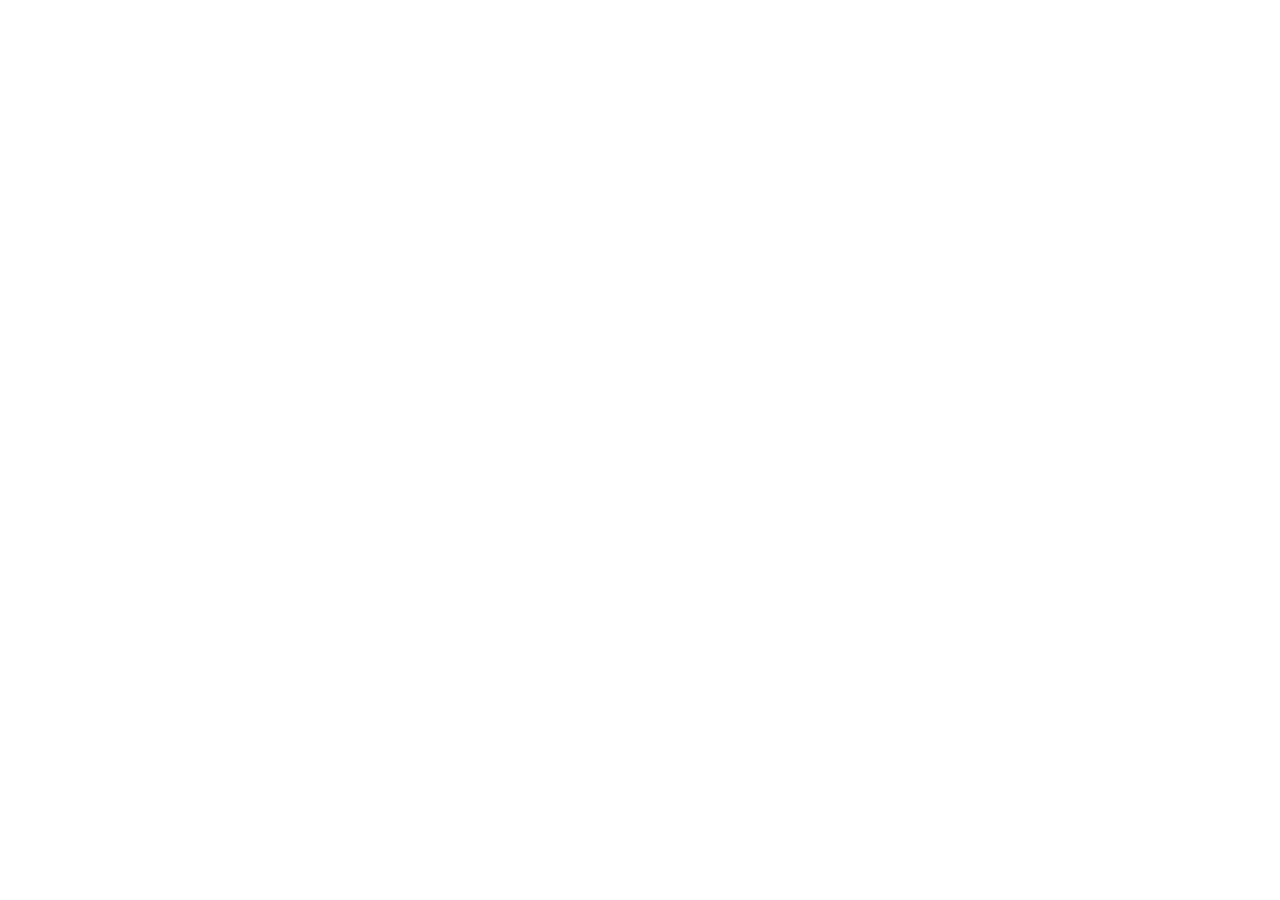
==== Diallo cheikh mouhamadou mourtalla-AfriTalent/index.html @ 3850640d "Init : création du dépôt, arborescence des fichiers et structure html de base" ====
<!DOCTYPE html>
<html lang="fr">
<head>
<meta charset="UTF-8">
<meta name="viewport" content="width=device-width, initial-scale=1.0">
<title>AfriTalent — Accueil</title>
<link
href="https://cdn.jsdelivr.net/npm/bootstrap@5.3.0/dist/css/bootstrap.min.css"
rel="stylesheet">
<link rel="stylesheet" href="css/style.css">
</head>
<body>
<script
src="https://cdn.jsdelivr.net/npm/bootstrap@5.3.0/dist/js/bootstrap.bundle.min.js"
></script>
<script src="js/main.js"></script>
</body>
</html>
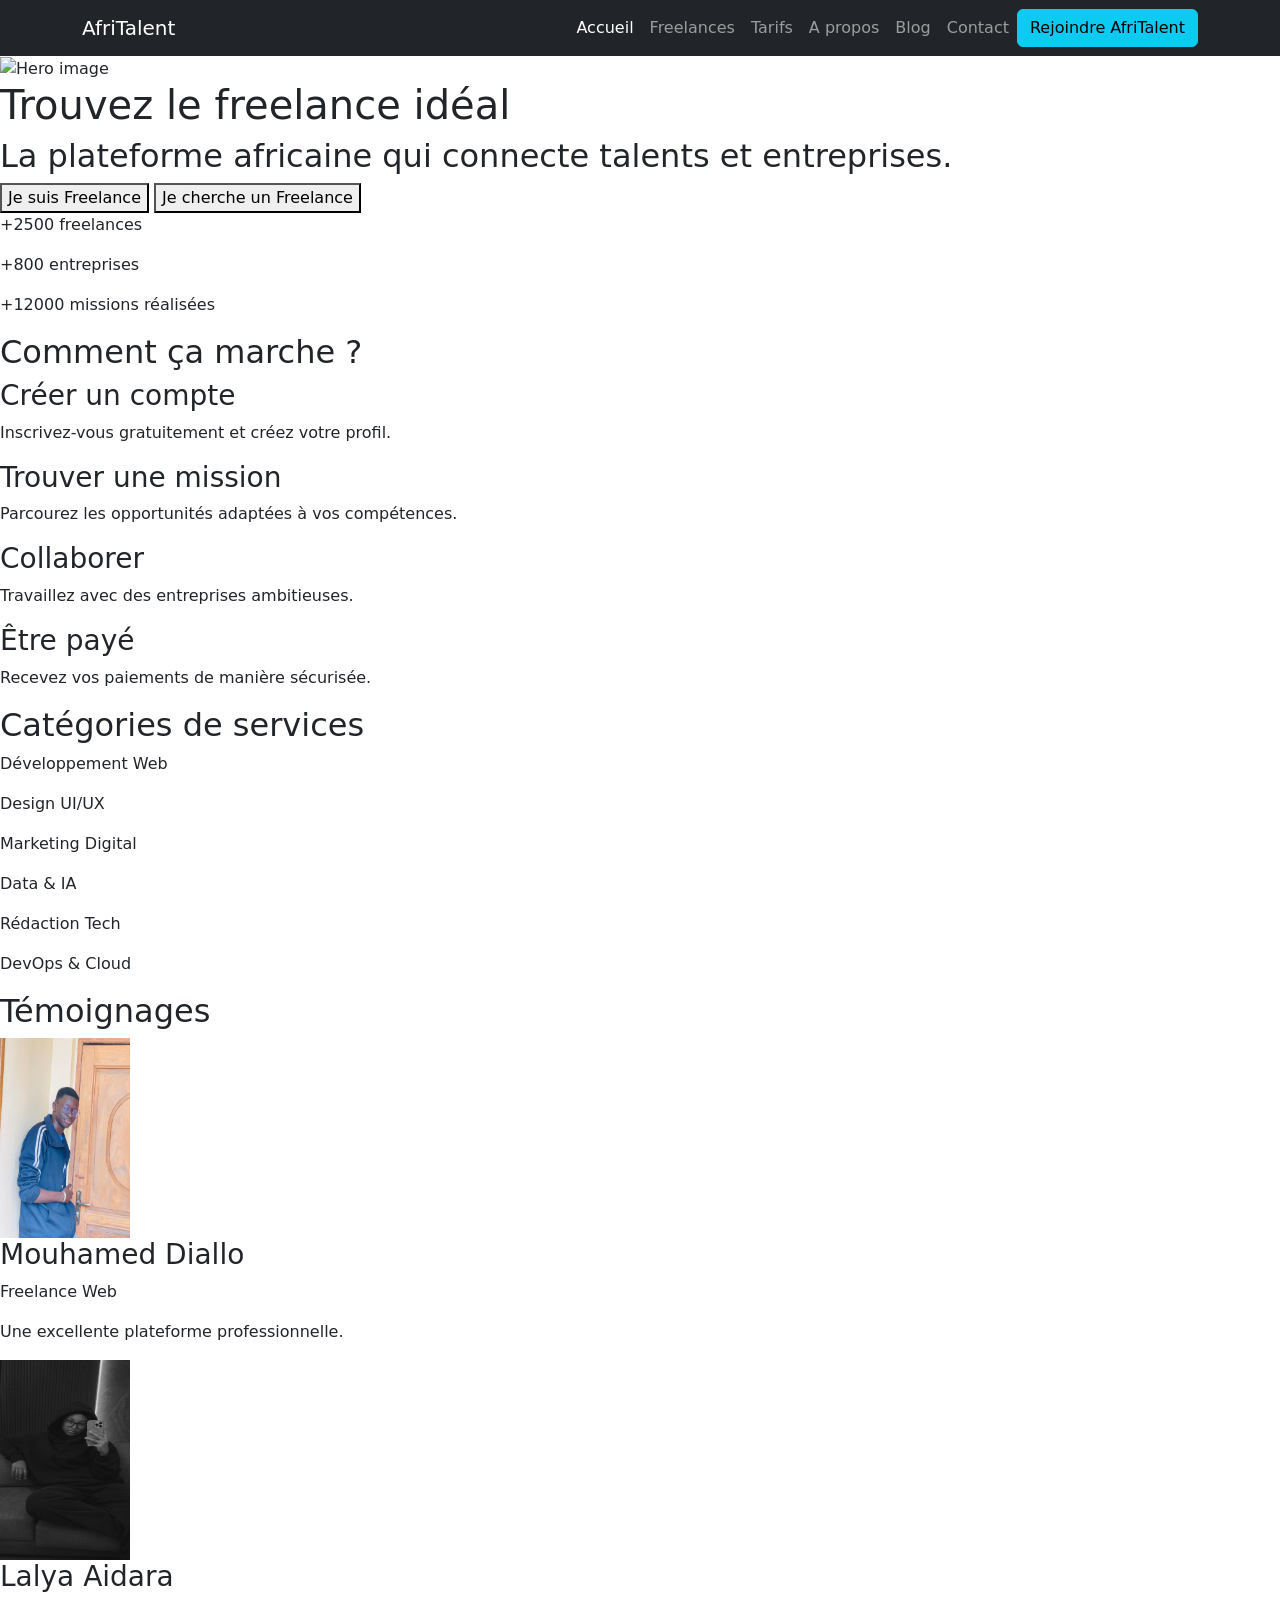
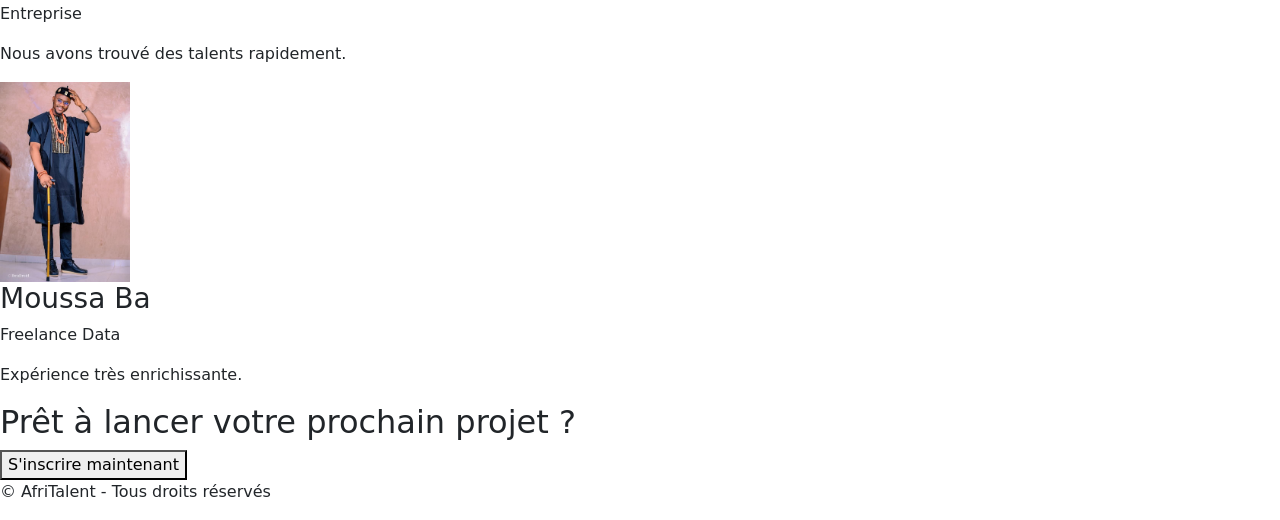
==== commit 086f15e1: "HTML : structure complète des 5 pages avec sections et contenu texte" ====
--- a/Diallo cheikh mouhamadou mourtalla-AfriTalent/index.html
+++ b/Diallo cheikh mouhamadou mourtalla-AfriTalent/index.html
@@ -1,18 +1,131 @@
 <!DOCTYPE html>
 <html lang="fr">
 <head>
-<meta charset="UTF-8">
-<meta name="viewport" content="width=device-width, initial-scale=1.0">
-<title>AfriTalent — Accueil</title>
-<link
-href="https://cdn.jsdelivr.net/npm/bootstrap@5.3.0/dist/css/bootstrap.min.css"
-rel="stylesheet">
-<link rel="stylesheet" href="css/style.css">
+    <meta charset="UTF-8">
+    <meta name="viewport" content="width=device-width, initial-scale=1.0">
+    <title>AfriTalent — Accueil</title>
+    <link href="https://cdn.jsdelivr.net/npm/bootstrap@5.3.0/dist/css/bootstrap.min.css" rel="stylesheet">
+    <link rel="stylesheet" href="css/style.css">
 </head>
+
 <body>
-<script
-src="https://cdn.jsdelivr.net/npm/bootstrap@5.3.0/dist/js/bootstrap.bundle.min.js"
-></script>
-<script src="js/main.js"></script>
+    <header>
+        <!-- Navigation Bootstrap commune a toutes les pages -->
+        <nav class="navbar navbar-expand-lg navbar-dark bg-dark">
+            <div class="container">
+                <a class="navbar-brand" href="index.html">AfriTalent</a>
+                <button class="navbar-toggler" type="button" data-bs-toggle="collapse" data-bs-target="#navMenu"
+                    aria-controls="navMenu" aria-expanded="false" aria-label="Toggle navigation">
+                    <span class="navbar-toggler-icon"></span>
+                </button>
+                <div class="collapse navbar-collapse" id="navMenu">
+                    <ul class="navbar-nav ms-auto">
+                        <li class="nav-item"><a class="nav-link active" href="index.html">Accueil</a></li>
+                        <li class="nav-item"><a class="nav-link" href="freelances.html">Freelances</a></li>
+                        <li class="nav-item"><a class="nav-link" href="tarifs.html">Tarifs</a></li>
+                        <li class="nav-item"><a class="nav-link" href="about.html">A propos</a></li>
+                        <li class="nav-item"><a class="nav-link" href="#blog">Blog</a></li>
+                        <li class="nav-item"><a class="nav-link" href="contact.html">Contact</a></li>
+                    </ul>
+                    <button type="button" class="btn btn-info">Rejoindre AfriTalent</button>
+
+                </div>
+                <div class="d-flex aline-items-left gap-5">
+
+                </div>
+            </div>
+        </nav>
+    </header>
+    <main>
+
+<section>
+    <img src="images/hero.jpg" alt="Hero image" width="500">
+
+    <h1>Trouvez le freelance idéal</h1>
+    <h2>La plateforme africaine qui connecte talents et entreprises.</h2>
+
+    <button>Je suis Freelance</button>
+    <button>Je cherche un Freelance</button>
+
+    <p>+2500 freelances</p>
+    <p>+800 entreprises</p>
+    <p>+12000 missions réalisées</p>
+</section>
+
+<section>
+    <h2>Comment ça marche ?</h2>
+
+    <article>
+        <h3>Créer un compte</h3>
+        <p>Inscrivez-vous gratuitement et créez votre profil.</p>
+    </article>
+
+    <article>
+        <h3>Trouver une mission</h3>
+        <p>Parcourez les opportunités adaptées à vos compétences.</p>
+    </article>
+
+    <article>
+        <h3>Collaborer</h3>
+        <p>Travaillez avec des entreprises ambitieuses.</p>
+    </article>
+
+    <article>
+        <h3>Être payé</h3>
+        <p>Recevez vos paiements de manière sécurisée.</p>
+    </article>
+</section>
+
+<section>
+    <h2>Catégories de services</h2>
+
+    <article><p>Développement Web</p></article>
+    <article><p>Design UI/UX</p></article>
+    <article><p>Marketing Digital</p></article>
+    <article><p>Data & IA</p></article>
+    <article><p>Rédaction Tech</p></article>
+    <article><p>DevOps & Cloud</p></article>
+</section>
+
+<section>
+    <h2>Témoignages</h2>
+
+    <article>
+        <img src="images/temoin1.jpeg" width="130"  height="200">
+        <h3>Mouhamed Diallo</h3>
+        <p>Freelance Web</p>
+        <blockquote>Une excellente plateforme professionnelle.</blockquote>
+    </article>
+
+    <article>
+        <img src="images/temoin2.jpeg" width="130" height="200" alt="">
+        <h3>Lalya Aidara</h3>
+        <p>Entreprise</p>
+        <blockquote>Nous avons trouvé des talents rapidement.</blockquote>
+    </article>
+
+    <article>
+        <img src="images/temoin3.jpeg" width="130" height="200" alt="">
+        <h3>Moussa Ba</h3>
+        <p>Freelance Data</p>
+        <blockquote>Expérience très enrichissante.</blockquote>
+    </article>
+</section>
+
+<section>
+    <h2>Prêt à lancer votre prochain projet ?</h2>
+    <button>S'inscrire maintenant</button>
+</section>
+
+</main>
+
+<footer>
+    <p>© AfriTalent - Tous droits réservés</p>
+</footer>
+   
+
+    <script src="https://cdn.jsdelivr.net/npm/bootstrap@5.3.0/dist/js/bootstrap.bundle.min.js"></script>
+    <script src="js/main.js"></script>
 </body>
+
 </html>
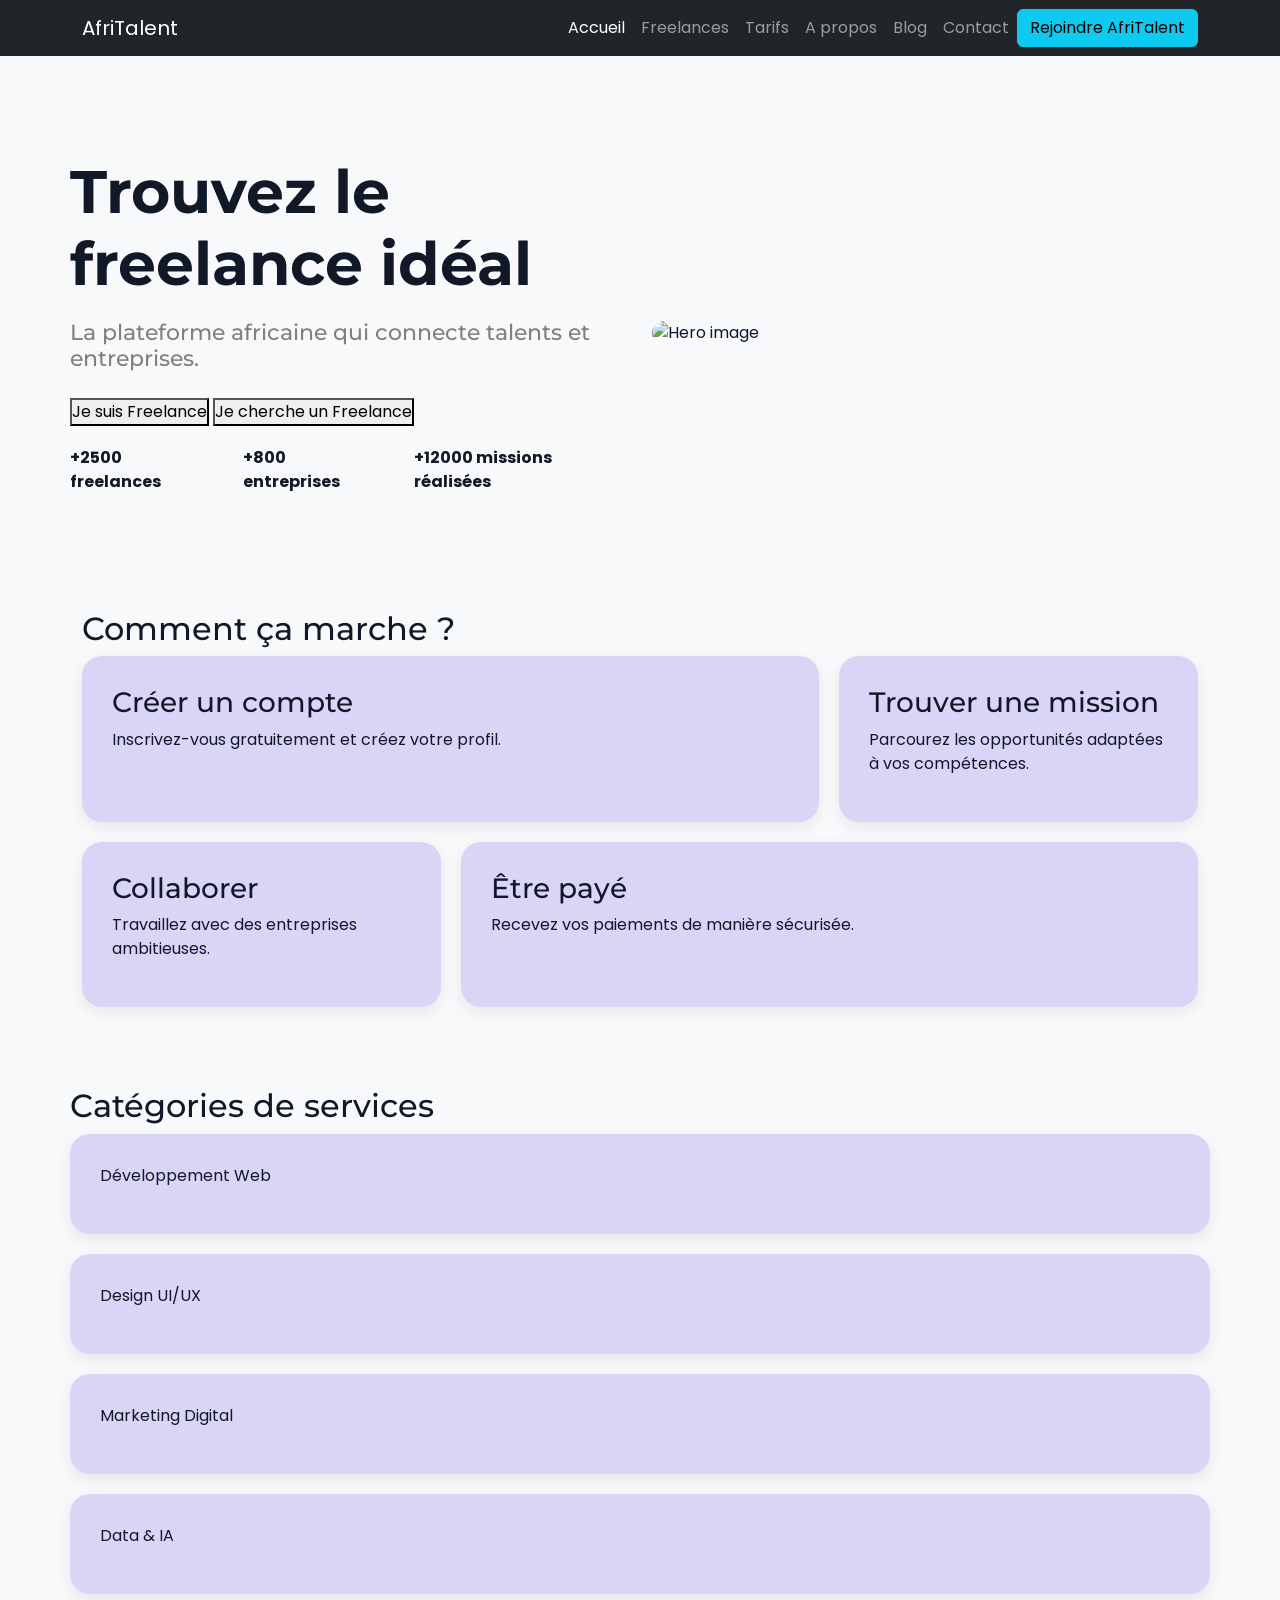
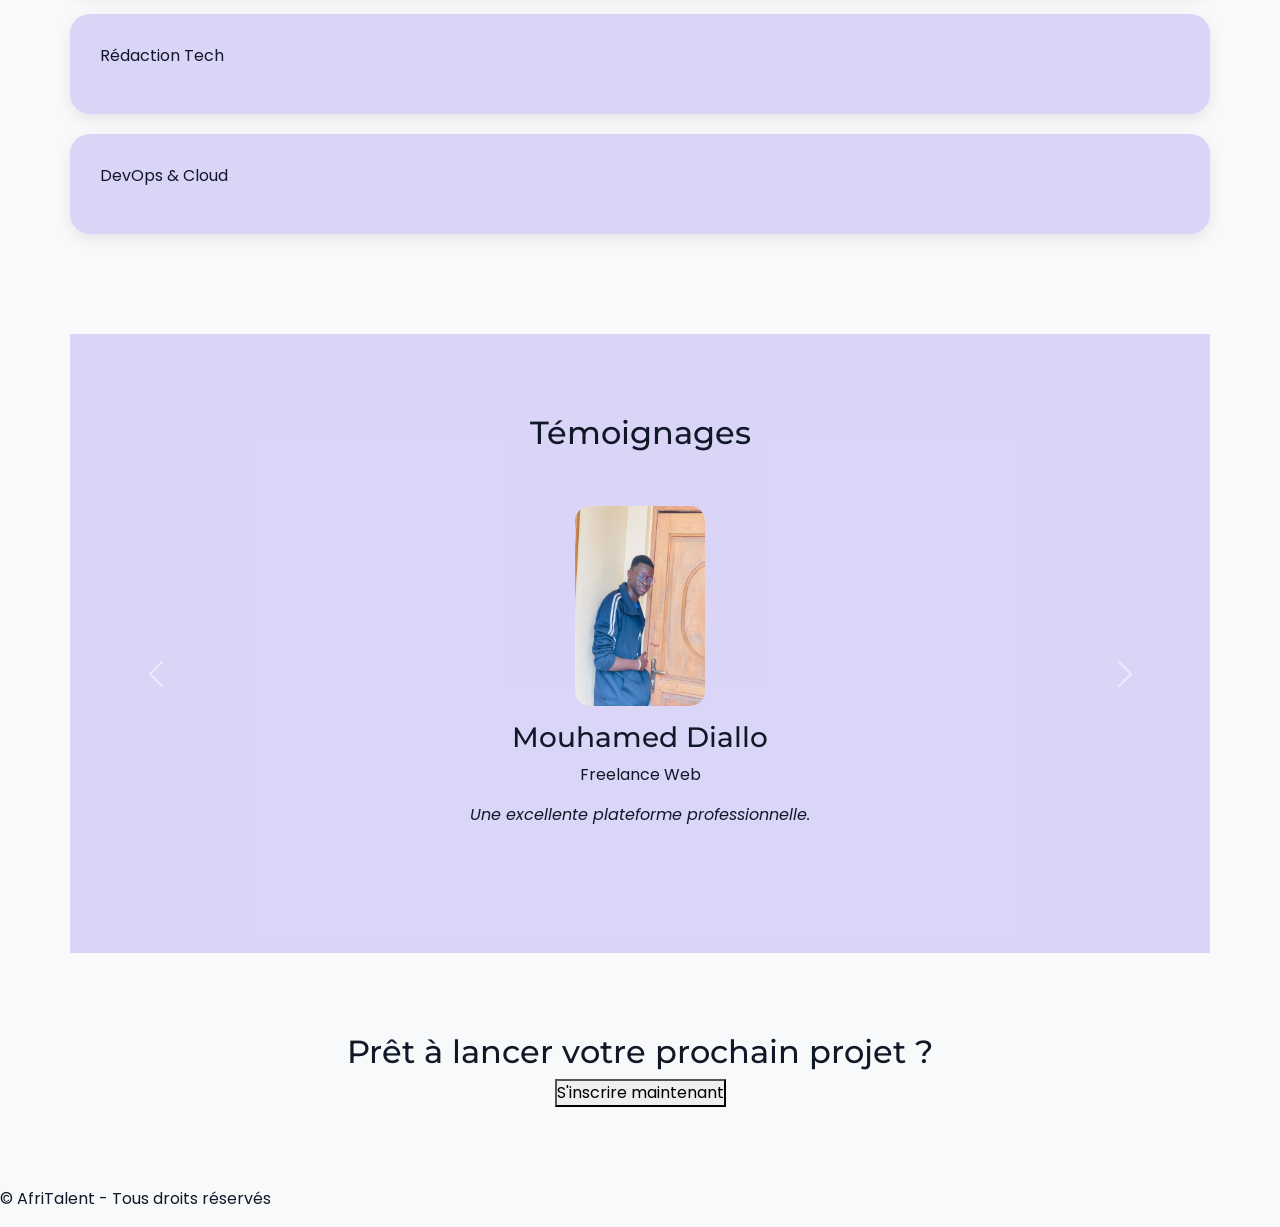
==== commit be739be9: "CSS : Bento Grid, sections hero et catégories, effets hover" ====
--- a/Diallo cheikh mouhamadou mourtalla-AfriTalent/index.html
+++ b/Diallo cheikh mouhamadou mourtalla-AfriTalent/index.html
@@ -37,84 +37,210 @@
         </nav>
     </header>
     <main>
-
-<section>
-    <img src="images/hero.jpg" alt="Hero image" width="500">
-
-    <h1>Trouvez le freelance idéal</h1>
-    <h2>La plateforme africaine qui connecte talents et entreprises.</h2>
-
-    <button>Je suis Freelance</button>
-    <button>Je cherche un Freelance</button>
-
-    <p>+2500 freelances</p>
-    <p>+800 entreprises</p>
-    <p>+12000 missions réalisées</p>
-</section>
-
-<section>
+<section class="hero container">
+
+    <div class="row align-items-center">
+
+        <div class="col-lg-6 hero-text">
+
+            <h1>Trouvez le freelance idéal</h1>
+
+            <h2>
+                La plateforme africaine qui connecte talents et entreprises.
+            </h2>
+
+            <button>Je suis Freelance</button>
+
+            <button>Je cherche un Freelance</button>
+
+            <div class="stats">
+
+                <p>+2500 freelances</p>
+
+                <p>+800 entreprises</p>
+
+                <p>+12000 missions réalisées</p>
+
+            </div>
+
+        </div>
+
+        <div class="col-lg-6">
+
+            <img src="images/hero.jpg"
+                 alt="Hero image"
+                 class="hero-img">
+
+        </div>
+
+    </div>
+
+</section>
+
+<section class="container">
+
     <h2>Comment ça marche ?</h2>
 
-    <article>
-        <h3>Créer un compte</h3>
-        <p>Inscrivez-vous gratuitement et créez votre profil.</p>
-    </article>
-
-    <article>
-        <h3>Trouver une mission</h3>
-        <p>Parcourez les opportunités adaptées à vos compétences.</p>
-    </article>
-
-    <article>
-        <h3>Collaborer</h3>
-        <p>Travaillez avec des entreprises ambitieuses.</p>
-    </article>
-
-    <article>
-        <h3>Être payé</h3>
-        <p>Recevez vos paiements de manière sécurisée.</p>
-    </article>
-</section>
-
-<section>
+    <div class="bento-grid">
+
+        <article class="box big">
+
+            <h3>Créer un compte</h3>
+
+            <p>
+                Inscrivez-vous gratuitement et créez votre profil.
+            </p>
+
+        </article>
+
+        <article class="box">
+
+            <h3>Trouver une mission</h3>
+
+            <p>
+                Parcourez les opportunités adaptées à vos compétences.
+            </p>
+
+        </article>
+
+        <article class="box">
+
+            <h3>Collaborer</h3>
+
+            <p>
+                Travaillez avec des entreprises ambitieuses.
+            </p>
+
+        </article>
+
+        <article class="box wide">
+
+            <h3>Être payé</h3>
+
+            <p>
+                Recevez vos paiements de manière sécurisée.
+            </p>
+
+        </article>
+
+    </div>
+
+</section>
+
+
+<!-- CATÉGORIES -->
+
+<section class="categories container">
+
     <h2>Catégories de services</h2>
 
-    <article><p>Développement Web</p></article>
-    <article><p>Design UI/UX</p></article>
-    <article><p>Marketing Digital</p></article>
-    <article><p>Data & IA</p></article>
-    <article><p>Rédaction Tech</p></article>
-    <article><p>DevOps & Cloud</p></article>
-</section>
-
-<section>
-    <h2>Témoignages</h2>
-
-    <article>
-        <img src="images/temoin1.jpeg" width="130"  height="200">
-        <h3>Mouhamed Diallo</h3>
-        <p>Freelance Web</p>
-        <blockquote>Une excellente plateforme professionnelle.</blockquote>
-    </article>
-
-    <article>
-        <img src="images/temoin2.jpeg" width="130" height="200" alt="">
-        <h3>Lalya Aidara</h3>
-        <p>Entreprise</p>
-        <blockquote>Nous avons trouvé des talents rapidement.</blockquote>
-    </article>
-
-    <article>
-        <img src="images/temoin3.jpeg" width="130" height="200" alt="">
-        <h3>Moussa Ba</h3>
-        <p>Freelance Data</p>
-        <blockquote>Expérience très enrichissante.</blockquote>
-    </article>
-</section>
-
-<section>
+    <article class="categorie-card">
+        <p>Développement Web</p>
+    </article>
+
+    <article class="categorie-card">
+        <p>Design UI/UX</p>
+    </article>
+
+    <article class="categorie-card">
+        <p>Marketing Digital</p>
+    </article>
+
+    <article class="categorie-card">
+        <p>Data & IA</p>
+    </article>
+
+    <article class="categorie-card">
+        <p>Rédaction Tech</p>
+    </article>
+
+    <article class="categorie-card">
+        <p>DevOps & Cloud</p>
+    </article>
+
+</section>
+<!-- TÉMOIGNAGES -->
+
+<section class="testimonials container">
+
+    <h2 class="text-center mb-4">Témoignages</h2>
+
+    <div id="temoignagesCarousel" class="carousel slide" data-bs-ride="carousel">
+
+        <div class="carousel-inner">
+
+            <div class="carousel-item active text-center">
+
+                <img src="images/temoin1.jpeg" width="130" height="200" alt="">
+
+                <h3>Mouhamed Diallo</h3>
+
+                <p>Freelance Web</p>
+
+                <blockquote>
+                    Une excellente plateforme professionnelle.
+                </blockquote>
+
+            </div>
+
+            <div class="carousel-item text-center">
+
+                <img src="images/temoin2.jpeg" width="130" height="200" alt="">
+
+                <h3>Lalya Aidara</h3>
+
+                <p>Entreprise</p>
+
+                <blockquote>
+                    Nous avons trouvé des talents rapidement.
+                </blockquote>
+
+            </div>
+
+            <div class="carousel-item text-center">
+
+                <img src="images/temoin3.jpeg" width="130" height="200" alt="">
+
+                <h3>Moussa Ba</h3>
+
+                <p>Freelance Data</p>
+
+                <blockquote>
+                    Expérience très enrichissante.
+                </blockquote>
+
+            </div>
+
+        </div>
+
+        <button class="carousel-control-prev"
+                type="button"
+                data-bs-target="#temoignagesCarousel"
+                data-bs-slide="prev">
+
+            <span class="carousel-control-prev-icon"></span>
+
+        </button>
+
+        <button class="carousel-control-next"
+                type="button"
+                data-bs-target="#temoignagesCarousel"
+                data-bs-slide="next">
+
+            <span class="carousel-control-next-icon"></span>
+
+        </button>
+
+    </div>
+
+</section>
+
+<section class="container text-center">
+
     <h2>Prêt à lancer votre prochain projet ?</h2>
+
     <button>S'inscrire maintenant</button>
+
 </section>
 
 </main>
--- a/Diallo cheikh mouhamadou mourtalla-AfriTalent/css/style.css
+++ b/Diallo cheikh mouhamadou mourtalla-AfriTalent/css/style.css
@@ -0,0 +1,128 @@
+/* GOOGLE FONTS */
+@import url('https://fonts.googleapis.com/css2?family=Poppins:wght@400;500;600&display=swap');
+
+@import url('https://fonts.googleapis.com/css2?family=Montserrat:wght@600;700&display=swap');
+
+
+/* VARIABLES */
+:root{
+    --primary:#0d6efd;
+    --secondary:#6610f2;
+    --dark:#111827;
+    --light:#f8f9fa;
+    --white:#7689f8;
+    --gray:#6b7280;
+
+    --radius:12px;
+    --spacing:20px;
+}
+/* RESET */
+*{
+    margin:0;
+    padding:0;
+    box-sizing:border-box;
+}
+body{
+    font-family:'Poppins', sans-serif;
+    background:var(--light);
+    color:var(--dark);
+}
+h1,h2,h3,h4{
+    font-family:'Montserrat', sans-serif;
+}
+/* HERO */
+.hero{
+    padding:100px 0;
+}
+
+.hero-text h1{
+    font-size:60px;
+    font-weight:700;
+    margin-bottom:20px;
+}
+
+.hero-text h2{
+    font-size:22px;
+    color:gray;
+    margin-bottom:25px;
+}
+
+.hero-img{
+    width:100%;
+    border-radius:20px;
+}
+
+.stats{
+    display:flex;
+    gap:30px;
+    margin-top:20px;
+    font-weight:bold;
+}
+
+
+/* COMMENT CA MARCHE */
+.bento-grid{
+    display:grid;
+    grid-template-columns:repeat(3,1fr);
+    gap:20px;
+}
+
+.box{
+    background:rgba(200, 192, 245, 0.616);
+    padding:30px;
+    border-radius:20px;
+    box-shadow:0 5px 15px rgba(0,0,0,0.08);
+}
+
+.big{
+    grid-column:span 2;
+}
+
+.wide{
+    grid-column:span 2;
+}
+
+/* CATEGORIES */
+.categories{
+    padding:80px 0;
+}
+
+.categorie-card{
+    background:rgba(200, 192, 245, 0.616);
+    padding:30px;
+    border-radius:20px;
+    margin-bottom:20px;
+    transition:0.3s;
+    box-shadow:0 5px 15px rgba(0,0,0,0.08);
+}
+
+.categorie-card:hover{
+    transform:translateY(-10px);
+    box-shadow:0 10px 25px rgba(0,0,0,0.2);
+}
+
+
+/* TEMOIGNAGES */
+.testimonials{
+    background:rgba(200, 192, 245, 0.616);
+    padding:80px 0;
+}
+
+.carousel-item{
+    padding:30px;
+    text-align:center;
+}
+
+.carousel-item img{
+    border-radius:15px;
+    margin-bottom:15px;
+}
+
+.carousel-item blockquote{
+    font-style:italic;
+}
+
+/* CTA */
+section.text-center{
+    padding:80px 0;
+}
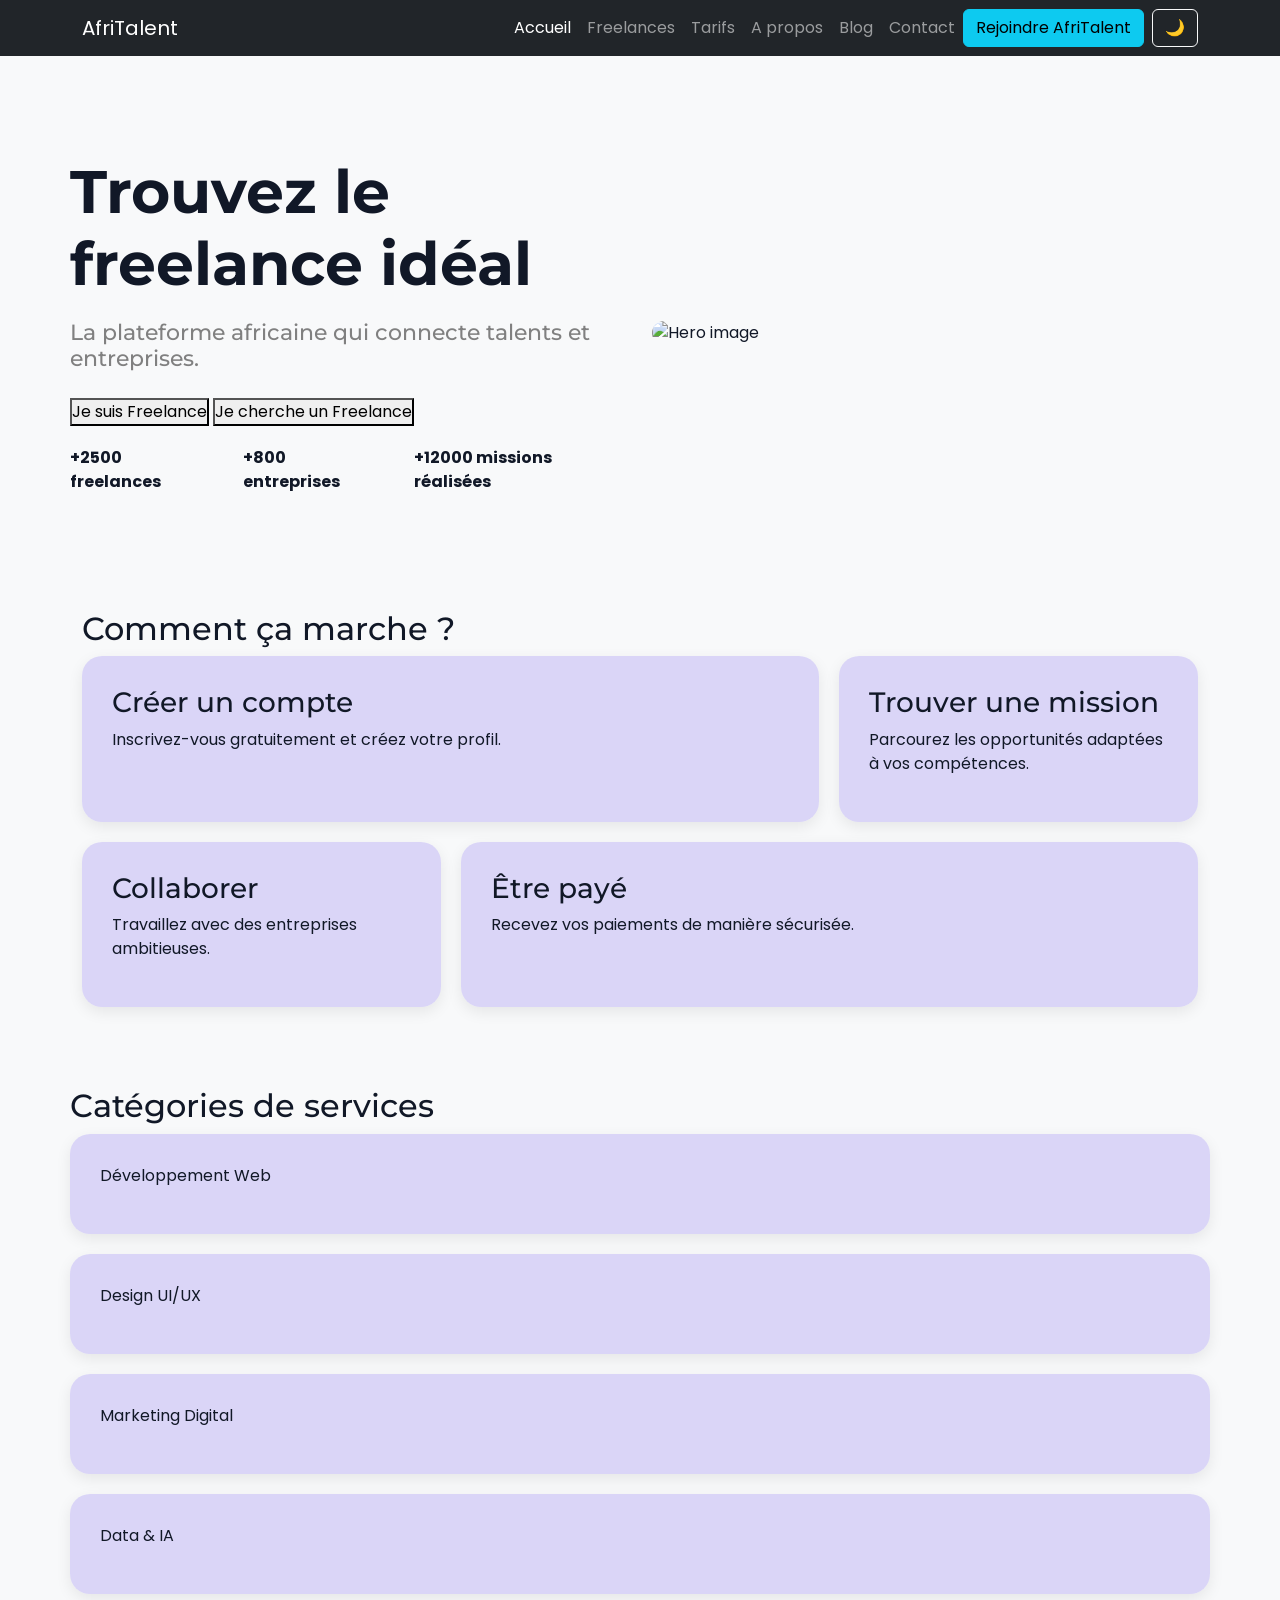
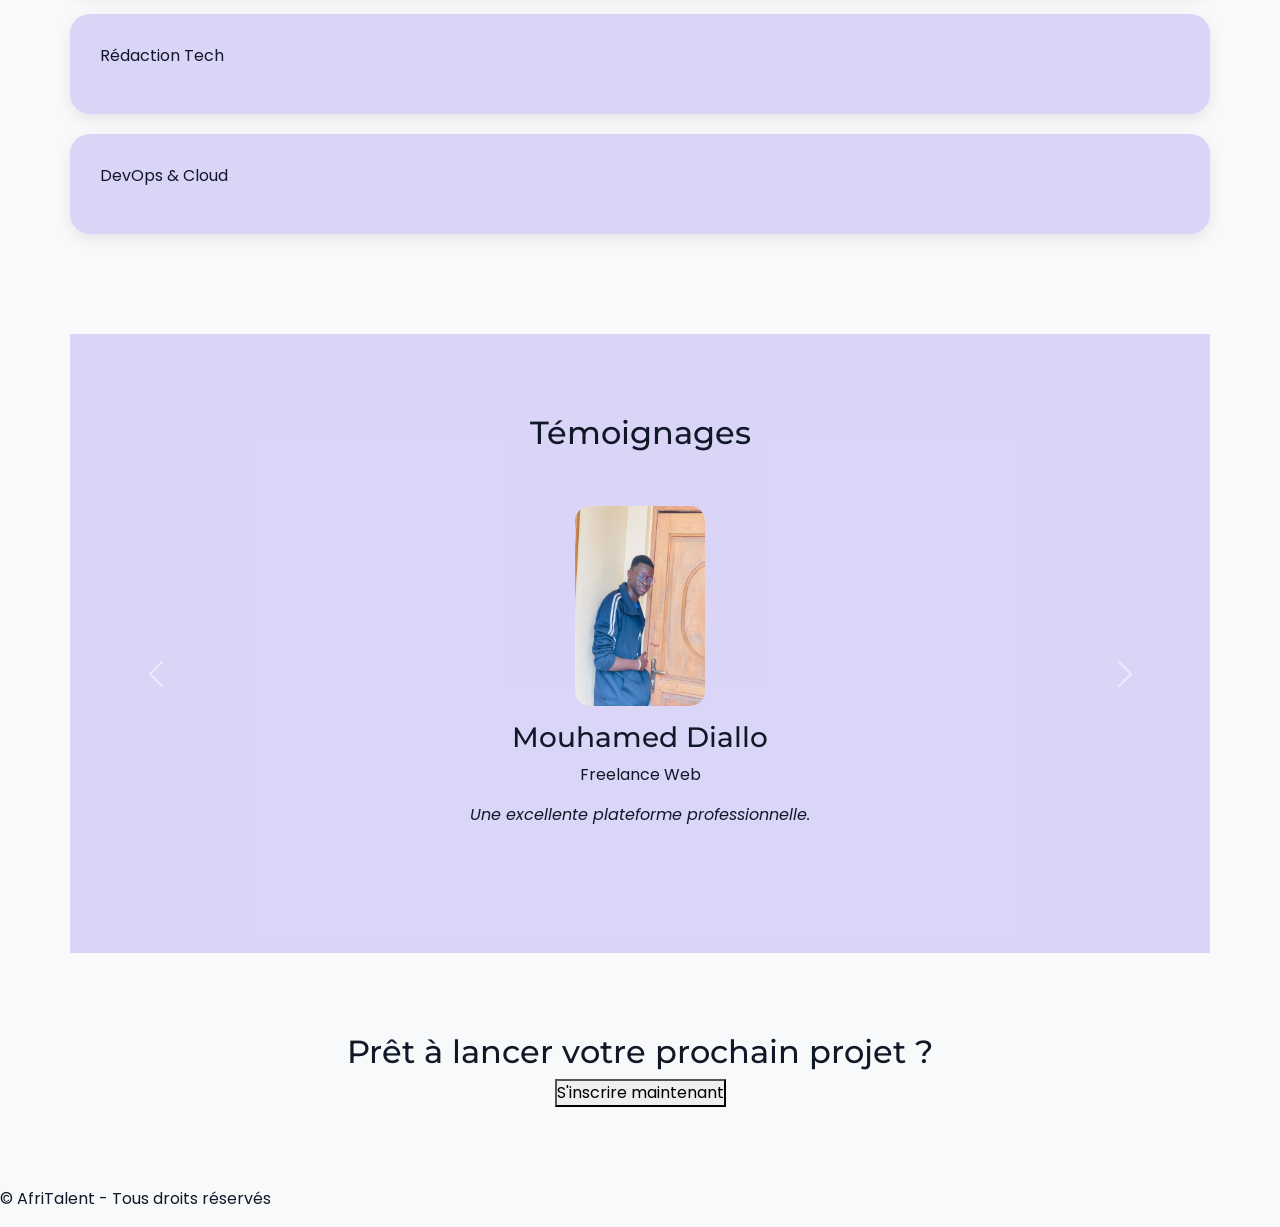
==== commit af050d4a: "JS : dark mode avec localStorage, navbar dynamique au scroll" ====
--- a/Diallo cheikh mouhamadou mourtalla-AfriTalent/index.html
+++ b/Diallo cheikh mouhamadou mourtalla-AfriTalent/index.html
@@ -11,30 +11,45 @@
 <body>
     <header>
         <!-- Navigation Bootstrap commune a toutes les pages -->
-        <nav class="navbar navbar-expand-lg navbar-dark bg-dark">
-            <div class="container">
-                <a class="navbar-brand" href="index.html">AfriTalent</a>
-                <button class="navbar-toggler" type="button" data-bs-toggle="collapse" data-bs-target="#navMenu"
-                    aria-controls="navMenu" aria-expanded="false" aria-label="Toggle navigation">
-                    <span class="navbar-toggler-icon"></span>
+<nav class="navbar navbar-expand-lg navbar-dark bg-dark">
+    <div class="container">
+        <a class="navbar-brand" href="index.html">AfriTalent</a>
+
+        <button class="navbar-toggler" type="button"
+            data-bs-toggle="collapse"
+            data-bs-target="#navMenu"
+            aria-controls="navMenu"
+            aria-expanded="false"
+            aria-label="Toggle navigation">
+
+            <span class="navbar-toggler-icon"></span>
+
+        </button>
+
+        <div class="collapse navbar-collapse" id="navMenu">
+
+            <ul class="navbar-nav ms-auto">
+                <li class="nav-item"><a class="nav-link active" href="index.html">Accueil</a></li>
+                <li class="nav-item"><a class="nav-link" href="freelances.html">Freelances</a></li>
+                <li class="nav-item"><a class="nav-link" href="tarifs.html">Tarifs</a></li>
+                <li class="nav-item"><a class="nav-link" href="about.html">A propos</a></li>
+                <li class="nav-item"><a class="nav-link" href="#blog">Blog</a></li>
+                <li class="nav-item"><a class="nav-link" href="contact.html">Contact</a></li>
+            </ul>
+
+            <div class="d-flex gap-2">
+                <button type="button" class="btn btn-info">
+                    Rejoindre AfriTalent
                 </button>
-                <div class="collapse navbar-collapse" id="navMenu">
-                    <ul class="navbar-nav ms-auto">
-                        <li class="nav-item"><a class="nav-link active" href="index.html">Accueil</a></li>
-                        <li class="nav-item"><a class="nav-link" href="freelances.html">Freelances</a></li>
-                        <li class="nav-item"><a class="nav-link" href="tarifs.html">Tarifs</a></li>
-                        <li class="nav-item"><a class="nav-link" href="about.html">A propos</a></li>
-                        <li class="nav-item"><a class="nav-link" href="#blog">Blog</a></li>
-                        <li class="nav-item"><a class="nav-link" href="contact.html">Contact</a></li>
-                    </ul>
-                    <button type="button" class="btn btn-info">Rejoindre AfriTalent</button>
-
-                </div>
-                <div class="d-flex aline-items-left gap-5">
-
-                </div>
-            </div>
-        </nav>
+
+                <button id="theme-toggle" class="btn btn-outline-light">
+                    🌙
+                </button>
+            </div>
+
+        </div>
+    </div>
+</nav>
     </header>
     <main>
 <section class="hero container">
@@ -248,10 +263,12 @@
 <footer>
     <p>© AfriTalent - Tous droits réservés</p>
 </footer>
-   
-
-    <script src="https://cdn.jsdelivr.net/npm/bootstrap@5.3.0/dist/js/bootstrap.bundle.min.js"></script>
-    <script src="js/main.js"></script>
+
+<button id="backToTop" class="btn btn-primary">
+    ↑
+</button>
+
+<script src="https://cdn.jsdelivr.net/npm/bootstrap@5.3.0/dist/js/bootstrap.bundle.min.js"></script>
+<script src="js/main.js"></script>
 </body>
-
 </html>
--- a/Diallo cheikh mouhamadou mourtalla-AfriTalent/css/style.css
+++ b/Diallo cheikh mouhamadou mourtalla-AfriTalent/css/style.css
@@ -125,4 +125,142 @@
 /* CTA */
 section.text-center{
     padding:80px 0;
+}
+
+
+@media (max-width: 768px){
+
+    .hero{
+        text-align: center;
+    }
+
+    .hero-img{
+        width: 100%;
+        margin-top: 20px;
+    }
+
+    .stats{
+        flex-direction: column;
+        gap: 10px;
+    }
+
+    .bento-grid{
+        grid-template-columns: 1fr;
+    }
+
+    .categories{
+        text-align: center;
+    }
+
+}
+
+@media (max-width: 375px){
+
+    h1{
+        font-size: 2rem;
+    }
+
+    h2{
+        font-size: 1.5rem;
+    }
+
+    .hero button{
+        width: 100%;
+        margin-bottom: 10px;
+    }
+
+    .navbar-brand{
+        font-size: 1.2rem;
+    }
+
+    article img{
+        max-width: 100%;
+        height: auto;
+    }
+
+}
+
+CONTACT 
+
+form{
+    background: #fff;
+    padding: 20px;
+    border-radius: 10px;
+}
+
+input,
+select,
+textarea{
+    width: 100%;
+    margin-top: 5px;
+    margin-bottom: 15px;
+}
+
+iframe{
+    width: 100%;
+    border-radius: 10px;
+}
+
+@media (max-width: 768px){
+
+    form{
+        margin-bottom: 30px;
+    }
+
+}
+
+
+
+@media (max-width: 375px){
+
+    .form-control,
+    .form-select{
+        font-size: 14px;
+    }
+
+    form button{
+        width: 100%;
+    }
+
+}
+
+ NAVBAR DYNAMIQUE
+
+.navbar{
+    transition: all 0.3s ease;
+}
+
+.navbar.scrolled{
+    background: rgba(0,0,0,0.95) !important;
+    box-shadow: 0 5px 15px rgba(0,0,0,0.2);
+    padding-top: 5px;
+    padding-bottom: 5px;
+}
+ DARK MODE
+
+body.dark-mode{
+    background-color: #121212;
+    color: #ffffff;
+}
+
+body.dark-mode .navbar{
+    background-color: #1e1e1e !important;
+}
+
+body.dark-mode .box,
+body.dark-mode .categorie-card,
+body.dark-mode .carousel-item,
+body.dark-mode footer{
+    background-color: #222;
+    color: #ffffff;
+}
+
+BOUTON RETOUR EN HAUT 
+
+#backToTop{
+    position: fixed;
+    bottom: 20px;
+    right: 20px;
+    display: none;
+    z-index: 999;
 }
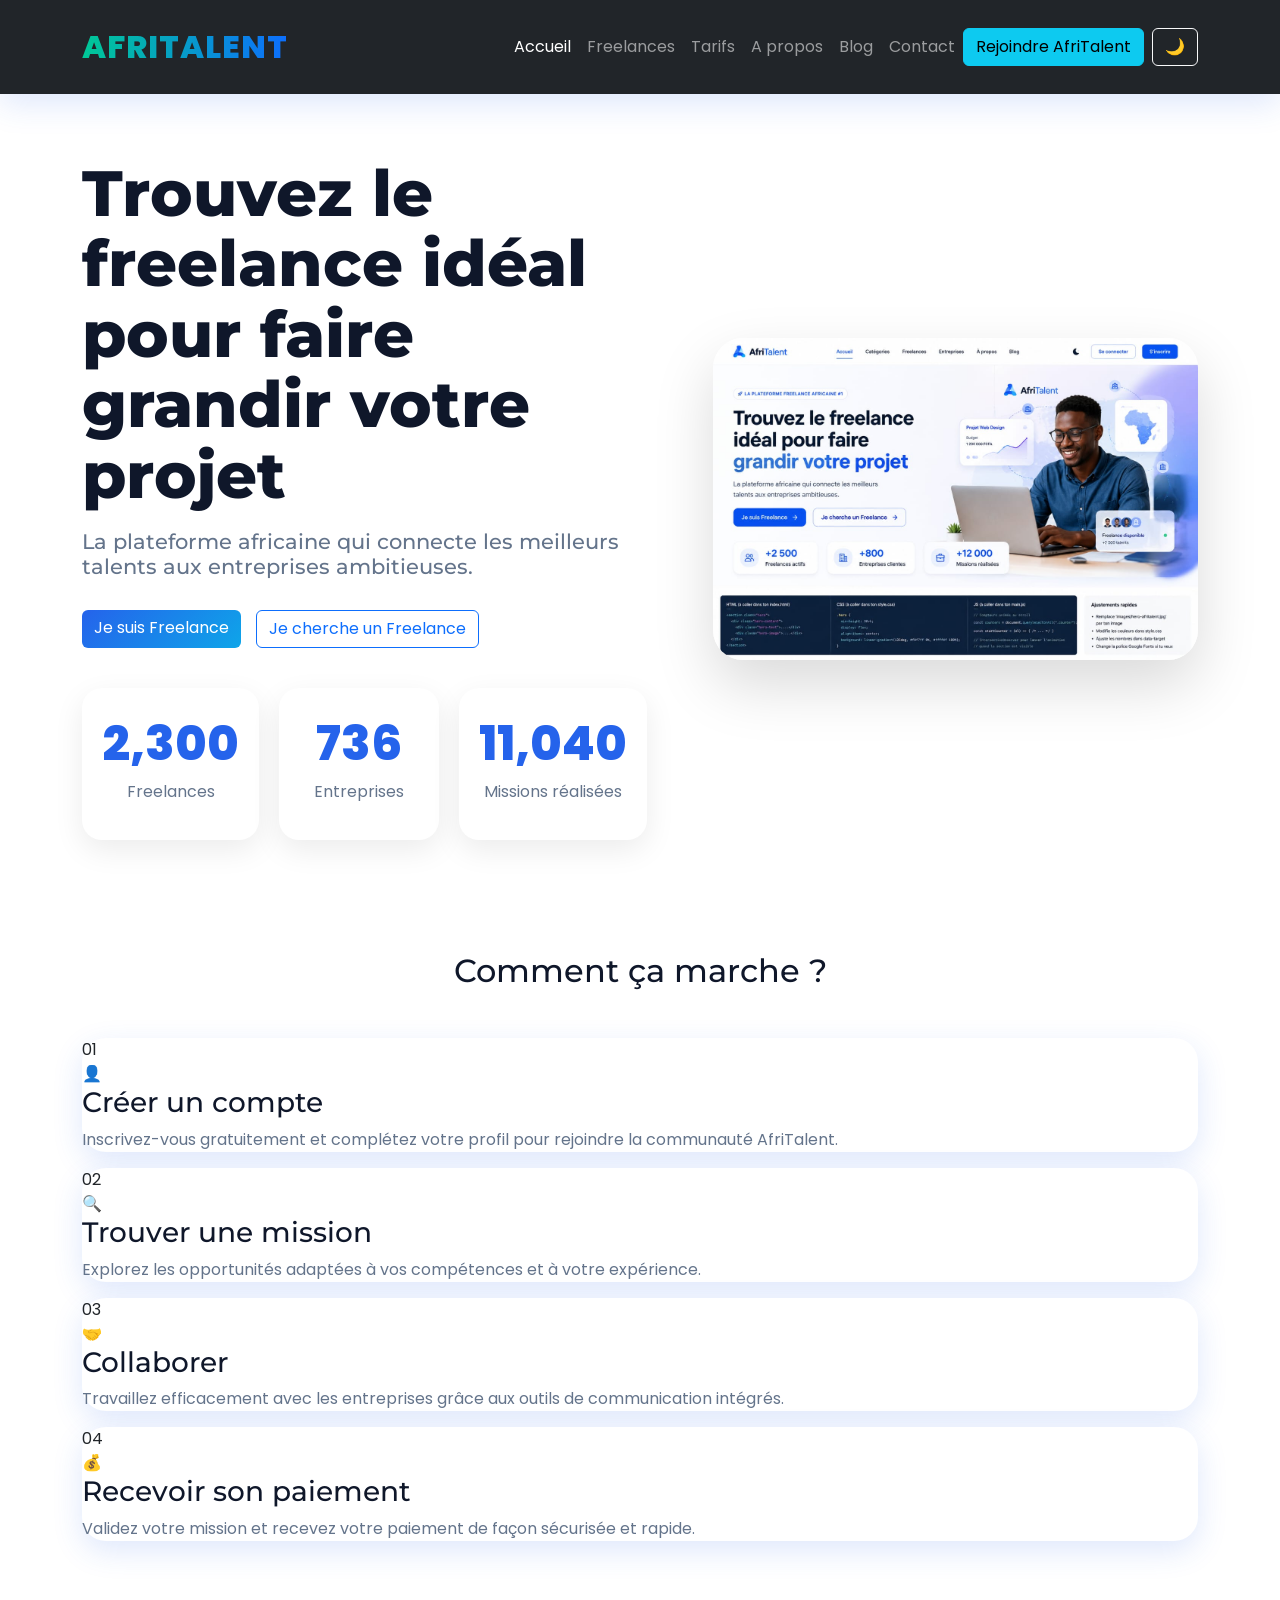
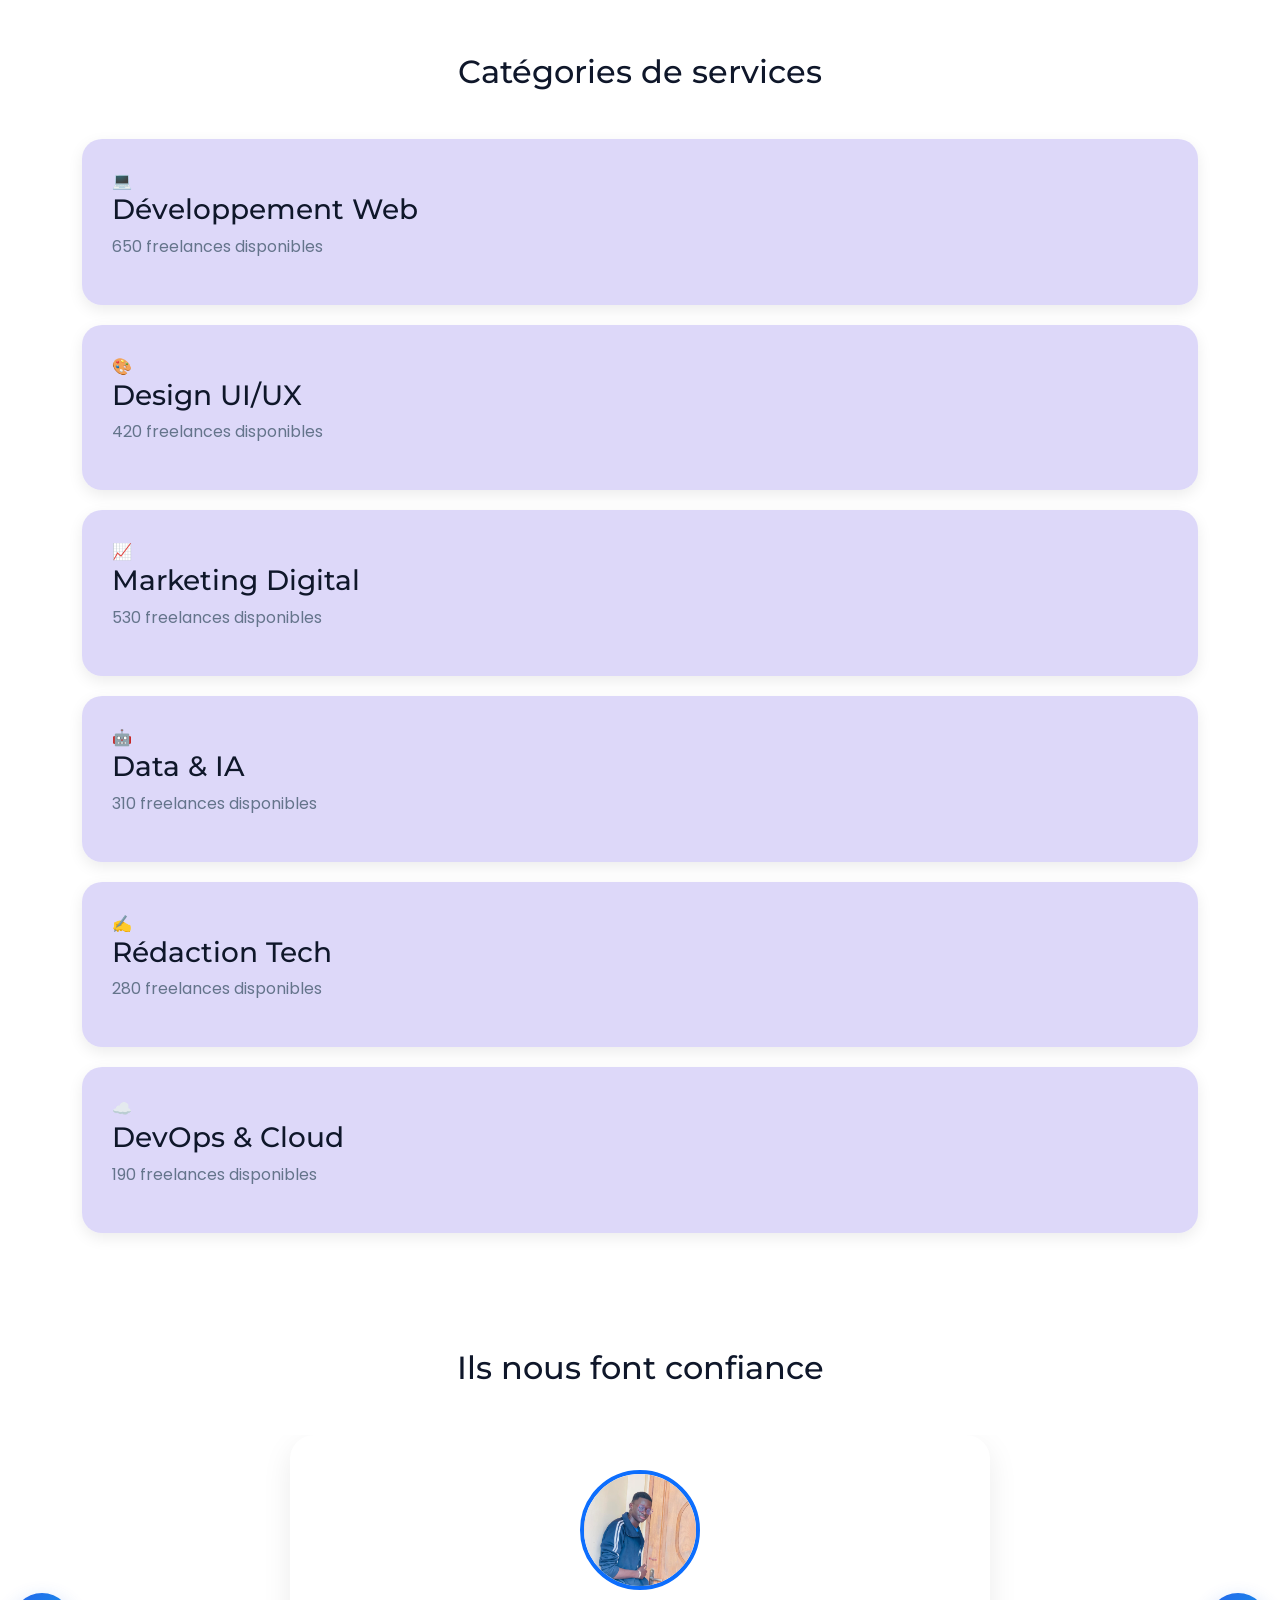
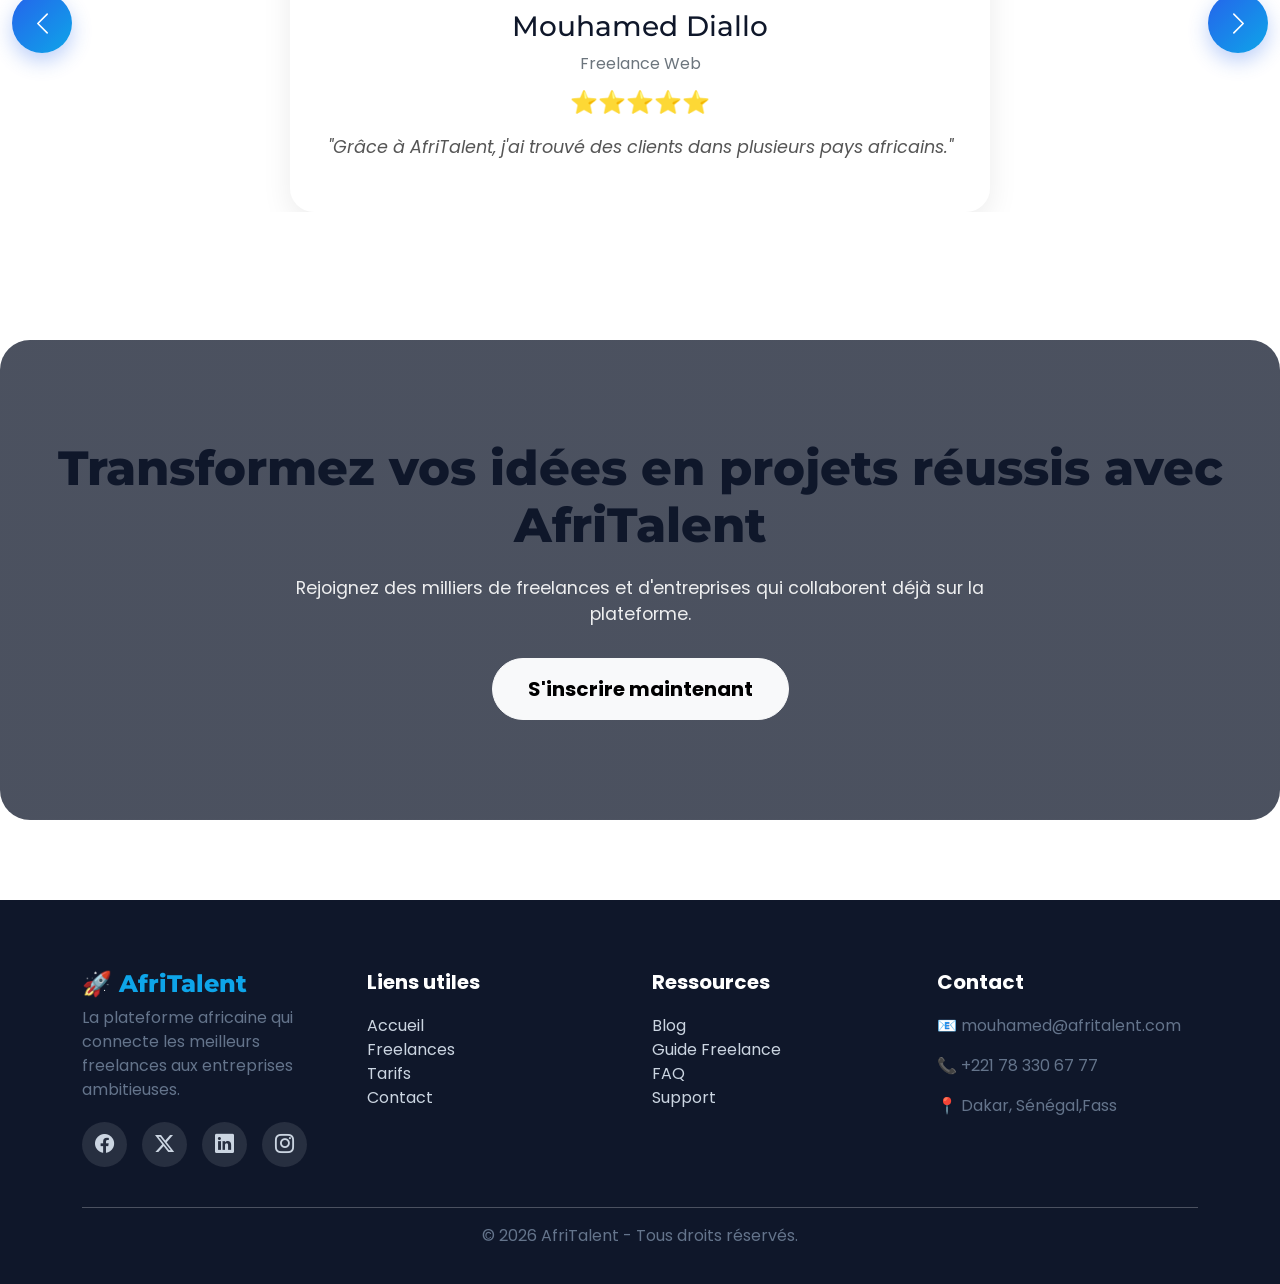
==== commit 7523bf0a: "JS : compteurs animés au scroll et animations fade-in des sections" ====
--- a/Diallo cheikh mouhamadou mourtalla-AfriTalent/index.html
+++ b/Diallo cheikh mouhamadou mourtalla-AfriTalent/index.html
@@ -6,6 +6,12 @@
     <title>AfriTalent — Accueil</title>
     <link href="https://cdn.jsdelivr.net/npm/bootstrap@5.3.0/dist/css/bootstrap.min.css" rel="stylesheet">
     <link rel="stylesheet" href="css/style.css">
+    <link rel="preconnect" href="https://fonts.googleapis.com">
+<link rel="preconnect" href="https://fonts.gstatic.com" crossorigin>
+<link href="https://fonts.googleapis.com/css2?family=Poppins:wght@300;400;600;700;800&display=swap" rel="stylesheet">
+<link rel="stylesheet"
+href="https://cdn.jsdelivr.net/npm/bootstrap-icons@1.11.3/font/bootstrap-icons.min.css">
+
 </head>
 
 <body>
@@ -13,7 +19,9 @@
         <!-- Navigation Bootstrap commune a toutes les pages -->
 <nav class="navbar navbar-expand-lg navbar-dark bg-dark">
     <div class="container">
-        <a class="navbar-brand" href="index.html">AfriTalent</a>
+     <a class="navbar-brand logo-afritalent" href="index.html">
+    AfriTalent
+</a>
 
         <button class="navbar-toggler" type="button"
             data-bs-toggle="collapse"
@@ -52,177 +60,254 @@
 </nav>
     </header>
     <main>
-<section class="hero container">
-
-    <div class="row align-items-center">
-
-        <div class="col-lg-6 hero-text">
-
-            <h1>Trouvez le freelance idéal</h1>
+        <section class="hero container fade-section ">
+
+    <div class="hero-content">
+
+        <div class="hero-text">
+
+            <h1>
+                Trouvez le freelance idéal pour faire grandir votre projet
+            </h1>
 
             <h2>
-                La plateforme africaine qui connecte talents et entreprises.
+                La plateforme africaine qui connecte les meilleurs talents
+                aux entreprises ambitieuses.
             </h2>
 
-            <button>Je suis Freelance</button>
-
-            <button>Je cherche un Freelance</button>
+            <div class="hero-buttons">
+
+                <a href="#" class="btn btn-primary">
+                    Je suis Freelance
+                </a>
+
+                <a href="#" class="btn btn-outline-primary">
+                    Je cherche un Freelance
+                </a>
+
+            </div>
 
             <div class="stats">
 
-                <p>+2500 freelances</p>
-
-                <p>+800 entreprises</p>
-
-                <p>+12000 missions réalisées</p>
-
-            </div>
-
-        </div>
-
-        <div class="col-lg-6">
-
-            <img src="images/hero.jpg"
-                 alt="Hero image"
-                 class="hero-img">
-
+                <div class="stat-card">
+                    <span class="counter" data-target="2500">0</span>
+                    <p>Freelances</p>
+                </div>
+
+                <div class="stat-card">
+                    <span class="counter" data-target="800">0</span>
+                    <p>Entreprises</p>
+                </div>
+
+                <div class="stat-card">
+                    <span class="counter" data-target="12000">0</span>
+                    <p>Missions réalisées</p>
+                </div>
+
+            </div>
+
+        </div>
+
+        <div class="hero-image">
+            <img src="images/hero.jpeg" alt="Freelance Africain">
         </div>
 
     </div>
 
 </section>
 
-<section class="container">
-
-    <h2>Comment ça marche ?</h2>
+<section class="how-it-works container py-5 fade-section">
+
+    <h2 class="text-center mb-5">Comment ça marche ?</h2>
 
     <div class="bento-grid">
 
-        <article class="box big">
-
+        <article class="bento-card large">
+            <span class="step-number">01</span>
+            <div class="icon">👤</div>
             <h3>Créer un compte</h3>
-
             <p>
-                Inscrivez-vous gratuitement et créez votre profil.
+                Inscrivez-vous gratuitement et complétez votre profil
+                pour rejoindre la communauté AfriTalent.
             </p>
-
-        </article>
-
-        <article class="box">
-
+        </article>
+
+        <article class="bento-card">
+            <span class="step-number">02</span>
+            <div class="icon">🔍</div>
             <h3>Trouver une mission</h3>
-
             <p>
-                Parcourez les opportunités adaptées à vos compétences.
+                Explorez les opportunités adaptées à vos compétences
+                et à votre expérience.
             </p>
-
-        </article>
-
-        <article class="box">
-
+        </article>
+
+        <article class="bento-card">
+            <span class="step-number">03</span>
+            <div class="icon">🤝</div>
             <h3>Collaborer</h3>
-
             <p>
-                Travaillez avec des entreprises ambitieuses.
+                Travaillez efficacement avec les entreprises grâce
+                aux outils de communication intégrés.
             </p>
-
-        </article>
-
-        <article class="box wide">
-
-            <h3>Être payé</h3>
-
+        </article>
+
+        <article class="bento-card wide">
+            <span class="step-number">04</span>
+            <div class="icon">💰</div>
+            <h3>Recevoir son paiement</h3>
             <p>
-                Recevez vos paiements de manière sécurisée.
+                Validez votre mission et recevez votre paiement
+                de façon sécurisée et rapide.
             </p>
-
         </article>
 
     </div>
 
 </section>
 
-
 <!-- CATÉGORIES -->
-
-<section class="categories container">
-
-    <h2>Catégories de services</h2>
-
-    <article class="categorie-card">
-        <p>Développement Web</p>
-    </article>
-
-    <article class="categorie-card">
-        <p>Design UI/UX</p>
-    </article>
-
-    <article class="categorie-card">
-        <p>Marketing Digital</p>
-    </article>
-
-    <article class="categorie-card">
-        <p>Data & IA</p>
-    </article>
-
-    <article class="categorie-card">
-        <p>Rédaction Tech</p>
-    </article>
-
-    <article class="categorie-card">
-        <p>DevOps & Cloud</p>
-    </article>
+    <section class="categories container py-5 fade-section">
+
+    <h2 class="text-center mb-5">Catégories de services</h2>
+
+    <div class="categories-grid">
+
+        <article class="categorie-card">
+            <div class="icon">💻</div>
+            <h3>Développement Web</h3>
+            <p>650 freelances disponibles</p>
+        </article>
+
+        <article class="categorie-card">
+            <div class="icon">🎨</div>
+            <h3>Design UI/UX</h3>
+            <p>420 freelances disponibles</p>
+        </article>
+
+        <article class="categorie-card">
+            <div class="icon">📈</div>
+            <h3>Marketing Digital</h3>
+            <p>530 freelances disponibles</p>
+        </article>
+
+        <article class="categorie-card">
+            <div class="icon">🤖</div>
+            <h3>Data & IA</h3>
+            <p>310 freelances disponibles</p>
+        </article>
+
+        <article class="categorie-card">
+            <div class="icon">✍️</div>
+            <h3>Rédaction Tech</h3>
+            <p>280 freelances disponibles</p>
+        </article>
+
+        <article class="categorie-card">
+            <div class="icon">☁️</div>
+            <h3>DevOps & Cloud</h3>
+            <p>190 freelances disponibles</p>
+        </article>
+
+    </div>
 
 </section>
+
 <!-- TÉMOIGNAGES -->
-
-<section class="testimonials container">
-
-    <h2 class="text-center mb-4">Témoignages</h2>
-
-    <div id="temoignagesCarousel" class="carousel slide" data-bs-ride="carousel">
+ <section class="testimonials container py-5 fade-section">
+
+    <h2 class="text-center mb-5">Ils nous font confiance</h2>
+
+    <div id="temoignagesCarousel"
+         class="carousel slide"
+         data-bs-ride="carousel">
 
         <div class="carousel-inner">
 
-            <div class="carousel-item active text-center">
-
-                <img src="images/temoin1.jpeg" width="130" height="200" alt="">
-
-                <h3>Mouhamed Diallo</h3>
-
-                <p>Freelance Web</p>
-
-                <blockquote>
-                    Une excellente plateforme professionnelle.
-                </blockquote>
-
-            </div>
-
-            <div class="carousel-item text-center">
-
-                <img src="images/temoin2.jpeg" width="130" height="200" alt="">
-
-                <h3>Lalya Aidara</h3>
-
-                <p>Entreprise</p>
-
-                <blockquote>
-                    Nous avons trouvé des talents rapidement.
-                </blockquote>
-
-            </div>
-
-            <div class="carousel-item text-center">
-
-                <img src="images/temoin3.jpeg" width="130" height="200" alt="">
-
-                <h3>Moussa Ba</h3>
-
-                <p>Freelance Data</p>
-
-                <blockquote>
-                    Expérience très enrichissante.
-                </blockquote>
+            <!-- Témoignage 1 -->
+
+            <div class="carousel-item active">
+
+                <div class="testimonial-card text-center">
+
+                    <img src="images/temoin1.jpeg"
+                         alt="Mouhamed Diallo"
+                         class="testimonial-avatar">
+
+                    <h3>Mouhamed Diallo</h3>
+
+                    <p class="role">
+                        Freelance Web
+                    </p>
+
+                    <div class="stars">
+                        ⭐⭐⭐⭐⭐
+                    </div>
+
+                    <blockquote>
+                        "Grâce à AfriTalent, j'ai trouvé des clients
+                        dans plusieurs pays africains."
+                    </blockquote>
+
+                </div>
+
+            </div>
+
+            <!-- Témoignage 2 -->
+
+            <div class="carousel-item">
+
+                <div class="testimonial-card text-center">
+
+                    <img src="images/temoin2.jpeg"
+                         alt="Lalya Aidara"
+                         class="testimonial-avatar">
+
+                    <h3>Lalya Aidara</h3>
+
+                    <p class="role">
+                        Entreprise
+                    </p>
+
+                    <div class="stars">
+                        ⭐⭐⭐⭐⭐
+                    </div>
+
+                    <blockquote>
+                        "Nous avons recruté un développeur en moins
+                        de 48 heures."
+                    </blockquote>
+
+                </div>
+
+            </div>
+
+            <!-- Témoignage 3 -->
+
+            <div class="carousel-item">
+
+                <div class="testimonial-card text-center">
+
+                    <img src="images/temoin3.jpeg"
+                         alt="Moussa Ba"
+                         class="testimonial-avatar">
+
+                    <h3>Moussa Ba</h3>
+
+                    <p class="role">
+                        Freelance Data
+                    </p>
+
+                    <div class="stars">
+                        ⭐⭐⭐⭐⭐
+                    </div>
+
+                    <blockquote>
+                        "Une plateforme sérieuse qui m'a permis
+                        de développer mon activité."
+                    </blockquote>
+
+                </div>
 
             </div>
 
@@ -249,20 +334,132 @@
     </div>
 
 </section>
-
-<section class="container text-center">
-
-    <h2>Prêt à lancer votre prochain projet ?</h2>
-
-    <button>S'inscrire maintenant</button>
+<section class="cta-section fade-section">
+
+    <div class="cta-overlay">
+
+        <h2>
+            Transformez vos idées en projets réussis avec AfriTalent
+        </h2>
+
+        <p>
+            Rejoignez des milliers de freelances et d'entreprises qui collaborent déjà sur la plateforme.
+        </p>
+
+        <a href="#" class="btn btn-light btn-lg">
+            S'inscrire maintenant
+        </a>
+
+    </div>
 
 </section>
 
 </main>
 
-<footer>
-    <p>© AfriTalent - Tous droits réservés</p>
+<footer class="footer mt-5">
+
+    <div class="container">
+
+        <div class="row">
+
+            <!-- AfriTalent -->
+
+            <div class="col-lg-3 col-md-6 mb-4">
+
+                <h4 class="footer-logo">
+                    🚀 AfriTalent
+                </h4>
+
+                <p>
+                    La plateforme africaine qui connecte les meilleurs
+                    freelances aux entreprises ambitieuses.
+                </p>
+
+                <div class="social-icons">
+
+                    <a href="#"><i class="bi bi-facebook"></i></a>
+
+                    <a href="#"><i class="bi bi-twitter-x"></i></a>
+
+                    <a href="#"><i class="bi bi-linkedin"></i></a>
+
+                    <a href="#"><i class="bi bi-instagram"></i></a>
+
+                </div>
+
+            </div>
+
+            <!-- Liens utiles -->
+
+            <div class="col-lg-3 col-md-6 mb-4">
+
+                <h5>Liens utiles</h5>
+
+                <ul class="list-unstyled">
+
+                    <li><a href="index.html">Accueil</a></li>
+
+                    <li><a href="freelances.html">Freelances</a></li>
+
+                    <li><a href="tarifs.html">Tarifs</a></li>
+
+                    <li><a href="contact.html">Contact</a></li>
+
+                </ul>
+
+            </div>
+
+            <!-- Ressources -->
+
+            <div class="col-lg-3 col-md-6 mb-4">
+
+                <h5>Ressources</h5>
+
+                <ul class="list-unstyled">
+
+                    <li><a href="#">Blog</a></li>
+
+                    <li><a href="#">Guide Freelance</a></li>
+
+                    <li><a href="#">FAQ</a></li>
+
+                    <li><a href="#">Support</a></li>
+
+                </ul>
+
+            </div>
+
+            <!-- Contact -->
+
+            <div class="col-lg-3 col-md-6 mb-4">
+
+                <h5>Contact</h5>
+
+                <p>📧 mouhamed@afritalent.com</p>
+
+                <p>📞 +221 78 330 67 77</p>
+
+                <p>📍 Dakar, Sénégal,Fass</p>
+
+            </div>
+
+        </div>
+
+        <hr>
+
+        <div class="text-center">
+
+            <p>
+                © <span id="currentYear"></span>
+                AfriTalent - Tous droits réservés.
+            </p>
+
+        </div>
+
+    </div>
+
 </footer>
+
 
 <button id="backToTop" class="btn btn-primary">
     ↑
--- a/Diallo cheikh mouhamadou mourtalla-AfriTalent/css/style.css
+++ b/Diallo cheikh mouhamadou mourtalla-AfriTalent/css/style.css
@@ -2,90 +2,267 @@
 @import url('https://fonts.googleapis.com/css2?family=Poppins:wght@400;500;600&display=swap');
 
 @import url('https://fonts.googleapis.com/css2?family=Montserrat:wght@600;700&display=swap');
-
-
-/* VARIABLES */
+ 
 :root{
-    --primary:#0d6efd;
-    --secondary:#6610f2;
-    --dark:#111827;
-    --light:#f8f9fa;
-    --white:#7689f8;
-    --gray:#6b7280;
-
-    --radius:12px;
-    --spacing:20px;
-}
+
+    /* Couleurs principales */
+
+    --primary: #2563eb;
+    --primary-dark: #1d4ed8;
+    --secondary: #0ea5e9;
+
+    /* Dégradés */
+
+    --gradient-blue:
+    linear-gradient(
+        135deg,
+        #2563eb,
+        #0ea5e9
+    );
+
+    /* Couleurs de fond */
+
+    --bg-light: #f8fafc;
+    --bg-card: #ffffff;
+    --bg-dark: #0f172a;
+
+    /* Textes */
+
+    --text-dark: #0f172a;
+    --text-light: #64748b;
+
+    /* Ombres */
+
+    --shadow:
+    0 10px 30px rgba(37,99,235,.15);
+
+    --shadow-hover:
+    0 20px 50px rgba(37,99,235,.25);
+
+    /* Bordures */
+
+    --radius: 24px;
+}
+
+/* titres */
+h1,
+h2,
+h3{
+    color: var(--text-dark);
+}
+
+/* cartes */
+.categorie-card,
+.bento-card,
+.testimonial-card{
+
+    background: var(--bg-card);
+
+    border-radius: var(--radius);
+
+    box-shadow: var(--shadow);
+}
+
+/* boutons */
+.btn-primary{
+    background: var(--gradient-blue);
+    border: none;
+}
+
+/* sous titres */
+p{
+    color: var(--text-light);
+}
+
+/* hover moderne */
+.categorie-card:hover,
+.bento-card:hover,
+.testimonial-card:hover{
+
+    transform: translateY(-10px);
+
+    box-shadow: var(--shadow-hover);
+
+}
+
+
+.navbar{
+    transition: all 0.3s ease;
+}
+
+.navbar.scrolled{
+    background-color: #0754a0 !important; /* fond plus visible */
+    box-shadow: 0 4px 10px rgba(154, 204, 16, 0.932); /* ombre */
+    padding-top: 5px;
+    padding-bottom: 5px; /* effet shrink */
+}
+
+
+   /* NAVBAR */
+
+
+.navbar{
+    padding: 18px 0;
+    box-shadow: var(--shadow);
+}
+.logo-afritalent{
+    font-size: 2rem;
+    font-weight: 800;
+    letter-spacing: 1px;
+    text-transform: uppercase;
+
+    background: linear-gradient(
+        90deg,
+        #00c896,
+        #0d6efd
+    );
+     background-clip : text ;
+    -webkit-background-clip: text;
+    -webkit-text-fill-color: transparent;
+
+    transition: 0.3s ease;
+}
+
+.logo-afritalent:hover{
+    transform: scale(1.05);
+    .logo-afritalent{
+    font-size: 2.2rem;
+    font-weight: 900;
+    font-family: Arial, sans-serif;
+    letter-spacing: 2px;
+    color: #00c896 !important;
+    text-transform: uppercase;
+}
+}
+
+
+   /* CARDS */
+ 
+
+.categorie-card,
+.box{
+    background:var(--white);
+    border-radius:var(--radius);
+    padding:20px;
+    box-shadow:var(--shadow);
+    transition:var(--transition);
+}
+
+.categorie-card:hover,
+.box:hover{
+    transform:translateY(-8px);
+}
+
+/* 
+   BOUTON RETOUR HAUT
+ */
+
+#backToTop{
+    position:fixed;
+    right:20px;
+    bottom:20px;
+    z-index:999;
+
+    border-radius:50%;
+    width:50px;
+    height:50px;
+}
+body{
+    font-family: 'Poppins', sans-serif;
+}
+
+.hero{
+    min-height: 90vh;
+    display: flex;
+    align-items: center;
+}
+
+.hero-content{
+    display: grid;
+    grid-template-columns: 1.2fr 1fr;
+    gap: 50px;
+    align-items: center;
+}
+
+.hero h1{
+    font-size: 4rem;
+    font-weight: 800;
+    line-height: 1.1;
+    margin-bottom: 20px;
+}
+
+.hero h2{
+    font-size: 1.3rem;
+    color: #64748b;
+    margin-bottom: 30px;
+}
+
+.hero-buttons{
+    display: flex;
+    gap: 15px;
+    margin-bottom: 40px;
+}
+
+.hero-image img{
+    width: 100%;
+    border-radius: 30px;
+    box-shadow: 0 25px 60px rgba(0,0,0,.15);
+}
+
+.stats{
+    display: flex;
+    gap: 20px;
+    flex-wrap: wrap;
+}
+
+.stat-card{
+    background: white;
+    padding: 20px;
+    border-radius: 20px;
+    min-width: 160px;
+    text-align: center;
+    box-shadow: 0 10px 30px rgba(0,0,0,.08);
+}
+
+.counter{
+    font-size: 2rem;
+    font-weight: 700;
+    color: #2563eb;
+}
+
 /* RESET */
 *{
     margin:0;
     padding:0;
     box-sizing:border-box;
 }
-body{
-    font-family:'Poppins', sans-serif;
-    background:var(--light);
-    color:var(--dark);
-}
+
 h1,h2,h3,h4{
     font-family:'Montserrat', sans-serif;
 }
-/* HERO */
-.hero{
-    padding:100px 0;
-}
-
-.hero-text h1{
-    font-size:60px;
-    font-weight:700;
-    margin-bottom:20px;
-}
-
-.hero-text h2{
-    font-size:22px;
-    color:gray;
-    margin-bottom:25px;
-}
-
-.hero-img{
-    width:100%;
-    border-radius:20px;
-}
-
-.stats{
-    display:flex;
-    gap:30px;
-    margin-top:20px;
-    font-weight:bold;
-}
-
-
-/* COMMENT CA MARCHE */
-.bento-grid{
-    display:grid;
-    grid-template-columns:repeat(3,1fr);
-    gap:20px;
-}
-
-.box{
-    background:rgba(200, 192, 245, 0.616);
-    padding:30px;
-    border-radius:20px;
-    box-shadow:0 5px 15px rgba(0,0,0,0.08);
-}
-
-.big{
-    grid-column:span 2;
-}
-
-.wide{
-    grid-column:span 2;
-}
-
-/* CATEGORIES */
-.categories{
-    padding:80px 0;
-}
+
+
+/* Effet hover moderne */
+
+.categorie-card:hover{
+    transform: translateY(-12px);
+    box-shadow: 0 20px 40px rgba(0,0,0,0.15);
+    background: linear-gradient(135deg,#0dcaf0,#0d6efd);
+    color: white;
+}
+
+.categorie-card:hover p{
+    color: white;
+}
+
+.categorie-card:hover .icon{
+    transform: scale(1.15);
+}
+
+.categorie-card .icon{
+    transition: transform 0.3s ease;
+}
+
 
 .categorie-card{
     background:rgba(200, 192, 245, 0.616);
@@ -101,37 +278,260 @@
     box-shadow:0 10px 25px rgba(0,0,0,0.2);
 }
 
-
-/* TEMOIGNAGES */
-.testimonials{
-    background:rgba(200, 192, 245, 0.616);
-    padding:80px 0;
-}
-
-.carousel-item{
-    padding:30px;
-    text-align:center;
-}
-
-.carousel-item img{
-    border-radius:15px;
-    margin-bottom:15px;
-}
-
-.carousel-item blockquote{
-    font-style:italic;
-}
-
-/* CTA */
-section.text-center{
-    padding:80px 0;
-}
-
-
-@media (max-width: 768px){
-
+.testimonial-card{
+    max-width: 700px;
+    margin: auto;
+    padding: 35px;
+    border-radius: 24px;
+    background: white;
+    box-shadow: 0 10px 30px rgba(0,0,0,.08);
+}
+
+.testimonial-avatar{
+    width: 120px;
+    height: 120px;
+    object-fit: cover;
+    border-radius: 50%;
+    margin-bottom: 20px;
+    border: 4px solid #0d6efd;
+}
+
+.role{
+    color: #6c757d;
+    margin-bottom: 10px;
+}
+
+.stars{
+    font-size: 1.4rem;
+    margin-bottom: 15px;
+}
+
+.testimonial-card blockquote{
+    font-size: 1.1rem;
+    font-style: italic;
+    color: #555;
+}
+
+.testimonial-card:hover{
+    transform: translateY(-5px);
+    transition: .3s ease;
+}
+
+/* fleche temoignage */
+.carousel-control-prev,
+.carousel-control-next{
+
+    width: 60px;
+    height: 60px;
+
+    background: linear-gradient(
+        135deg,
+        #2563eb,
+        #0ea5e9
+    );
+
+    border-radius: 50%;
+
+    top: 50%;
+
+    transform: translateY(-50%);
+
+    opacity: 1;
+
+    box-shadow: 0 8px 20px rgba(37,99,235,.3);
+
+    transition: all .3s ease;
+}
+
+.carousel-control-prev{
+    left: -70px;
+}
+
+.carousel-control-next{
+    right: -70px;
+}
+
+.carousel-control-prev:hover,
+.carousel-control-next:hover{
+
+    transform: translateY(-50%) scale(1.1);
+
+    box-shadow: 0 12px 25px rgba(37,99,235,.5);
+}
+
+.carousel-control-prev-icon,
+.carousel-control-next-icon{
+
+    filter: brightness(0) invert(1);
+
+    width: 25px;
+    height: 25px;
+}
+
+
+.cta-section{
+
+    background:
+        linear-gradient(
+            rgba(15,23,42,.75),
+            rgba(15,23,42,.75)
+        ),
+        url("../images/cta-bg.jpg");
+
+    background-size: cover;
+    background-position: center;
+
+    border-radius: 30px;
+
+    margin: 80px auto;
+
+    overflow: hidden;
+}
+
+.cta-overlay{
+
+    padding: 100px 30px;
+
+    text-align: center;
+
+    color: white;
+}
+
+.cta-overlay h2{
+
+    font-size: 3rem;
+
+    font-weight: 800;
+
+    margin-bottom: 20px;
+}
+
+.cta-overlay p{
+
+    max-width: 700px;
+
+    margin: auto;
+
+    margin-bottom: 30px;
+
+    font-size: 1.1rem;
+
+    color: rgba(255,255,255,.9);
+}
+
+.cta-overlay .btn{
+
+    padding: 15px 35px;
+
+    border-radius: 50px;
+
+    font-weight: 700;
+
+    transition: .3s ease;
+}
+
+.cta-overlay .btn:hover{
+
+    transform: translateY(-5px);
+
+    box-shadow: 0 10px 25px rgba(255,255,255,.3);
+}
+
+/* footer */
+.footer{
+
+    background: #0f172a;
+
+    color: white;
+
+    padding: 70px 0 20px;
+}
+
+.footer-logo{
+
+    color: #0ea5e9;
+
+    font-weight: 800;
+}
+
+.footer h5{
+
+    margin-bottom: 20px;
+
+    font-weight: 700;
+}
+
+.footer a{
+
+    color: #cbd5e1;
+
+    text-decoration: none;
+
+    transition: .3s ease;
+}
+
+.footer a:hover{
+
+    color: #0ea5e9;
+}
+
+.social-icons{
+
+    display: flex;
+
+    gap: 15px;
+
+    margin-top: 20px;
+}
+
+.social-icons a{
+
+    width: 45px;
+
+    height: 45px;
+
+    display: flex;
+
+    align-items: center;
+
+    justify-content: center;
+
+    background: rgba(255,255,255,.1);
+
+    border-radius: 50%;
+
+    font-size: 1.2rem;
+}
+
+.social-icons a:hover{
+
+    background: #2563eb;
+
+    transform: translateY(-5px);
+}
+
+/* .cta-section{
+
+    background:
+        linear-gradient(
+            135deg,
+            #2563eb,
+            #0ea5e9
+        );
+
+    border-radius: 30px;
+
+    margin: 80px auto;
+} */
+
+
+@media (max-width: 500px){
+     body{
+           background-color: var(--dark);
+        } 
     .hero{
         text-align: center;
+        
     }
 
     .hero-img{
@@ -171,6 +571,7 @@
 
     .navbar-brand{
         font-size: 1.2rem;
+        height: 61vh;
     }
 
     article img{
@@ -180,7 +581,7 @@
 
 }
 
-CONTACT 
+/* CONTACT  */
 
 form{
     background: #fff;
@@ -210,7 +611,6 @@
 }
 
 
-
 @media (max-width: 375px){
 
     .form-control,
@@ -224,7 +624,7 @@
 
 }
 
- NAVBAR DYNAMIQUE
+  /* NAVBAR DYNAMIQUE */
 
 .navbar{
     transition: all 0.3s ease;
@@ -234,9 +634,9 @@
     background: rgba(0,0,0,0.95) !important;
     box-shadow: 0 5px 15px rgba(0,0,0,0.2);
     padding-top: 5px;
-    padding-bottom: 5px;
-}
- DARK MODE
+     padding-bottom: 5px;  
+}
+ /* DARK MODE */
 
 body.dark-mode{
     background-color: #121212;
@@ -254,13 +654,136 @@
     background-color: #222;
     color: #ffffff;
 }
-
-BOUTON RETOUR EN HAUT 
-
-#backToTop{
-    position: fixed;
-    bottom: 20px;
-    right: 20px;
-    display: none;
-    z-index: 999;
+.fade-section{
+    opacity: 1;
+    transform: translateY(50px);
+    transition: opacity 0.8s ease,
+                transform 0.8s ease;
+}
+
+.fade-section.show{
+    opacity: 1;
+    transform: translateY(0);
+}
+
+
+/* ===== ABOUT PAGE MODERNE ===== */
+
+.about-history{
+    text-align: center;
+    padding: 80px 0;
+    background: linear-gradient(135deg,#eff6ff,#dbeafe);
+    border-radius: 25px;
+    margin-top: 30px;
+}
+
+.about-history h1{
+    color: #2563eb;
+    font-size: 3rem;
+    font-weight: 800;
+    margin-bottom: 20px;
+}
+
+.about-history img{
+    border-radius: 20px;
+    box-shadow: 0 20px 40px rgba(37,99,235,.2);
+    margin: 25px 0;
+}
+
+.about-history p{
+    color: #334155;
+    font-size: 1.1rem;
+    line-height: 1.8;
+}
+
+/* TITRES */
+
+.team h2,
+.values h2,
+.key-stats h2{
+    color: #2563eb;
+    font-weight: 800;
+    margin-bottom: 40px;
+}
+
+/* CARTES */
+
+.team article,
+.values article,
+.key-stats article{
+    background: white;
+    border-radius: 20px;
+    padding: 25px;
+    text-align: center;
+    box-shadow: 0 10px 30px rgba(0,0,0,.08);
+    transition: .3s ease;
+}
+
+.team article:hover,
+.values article:hover,
+.key-stats article:hover{
+    transform: translateY(-10px);
+    box-shadow: 0 20px 40px rgba(37,99,235,.2);
+}
+
+/* PHOTOS ÉQUIPE */
+
+.team img{
+    width: 150px;
+    height: 150px;
+    object-fit: cover;
+    border-radius: 50%;
+    border: 5px solid #60a5fa;
+    margin-bottom: 15px;
+}
+
+/* RÉSEAUX SOCIAUX */
+
+.social-links{
+    display: flex;
+    justify-content: center;
+    gap: 10px;
+    margin-top: 15px;
+}
+
+.social-links a{
+    width: 40px;
+    height: 40px;
+    background: linear-gradient(135deg,#2563eb,#0ea5e9);
+    color: white;
+    border-radius: 50%;
+    display: flex;
+    align-items: center;
+    justify-content: center;
+    text-decoration: none;
+    transition: .3s;
+}
+
+.social-links a:hover{
+    transform: scale(1.1);
+}
+
+/* VALEURS */
+
+.value-icon{
+    font-size: 3.5rem;
+    margin-bottom: 15px;
+}
+
+.values article h3{
+    color: #2563eb;
+    font-weight: 700;
+}
+
+/* CHIFFRES CLÉS */
+
+.counter{
+    font-size: 3rem;
+    font-weight: 800;
+    color: #2563eb;
+}
+
+.key-stats article p{
+    color: #64748b;
+    font-weight: 600;
 }
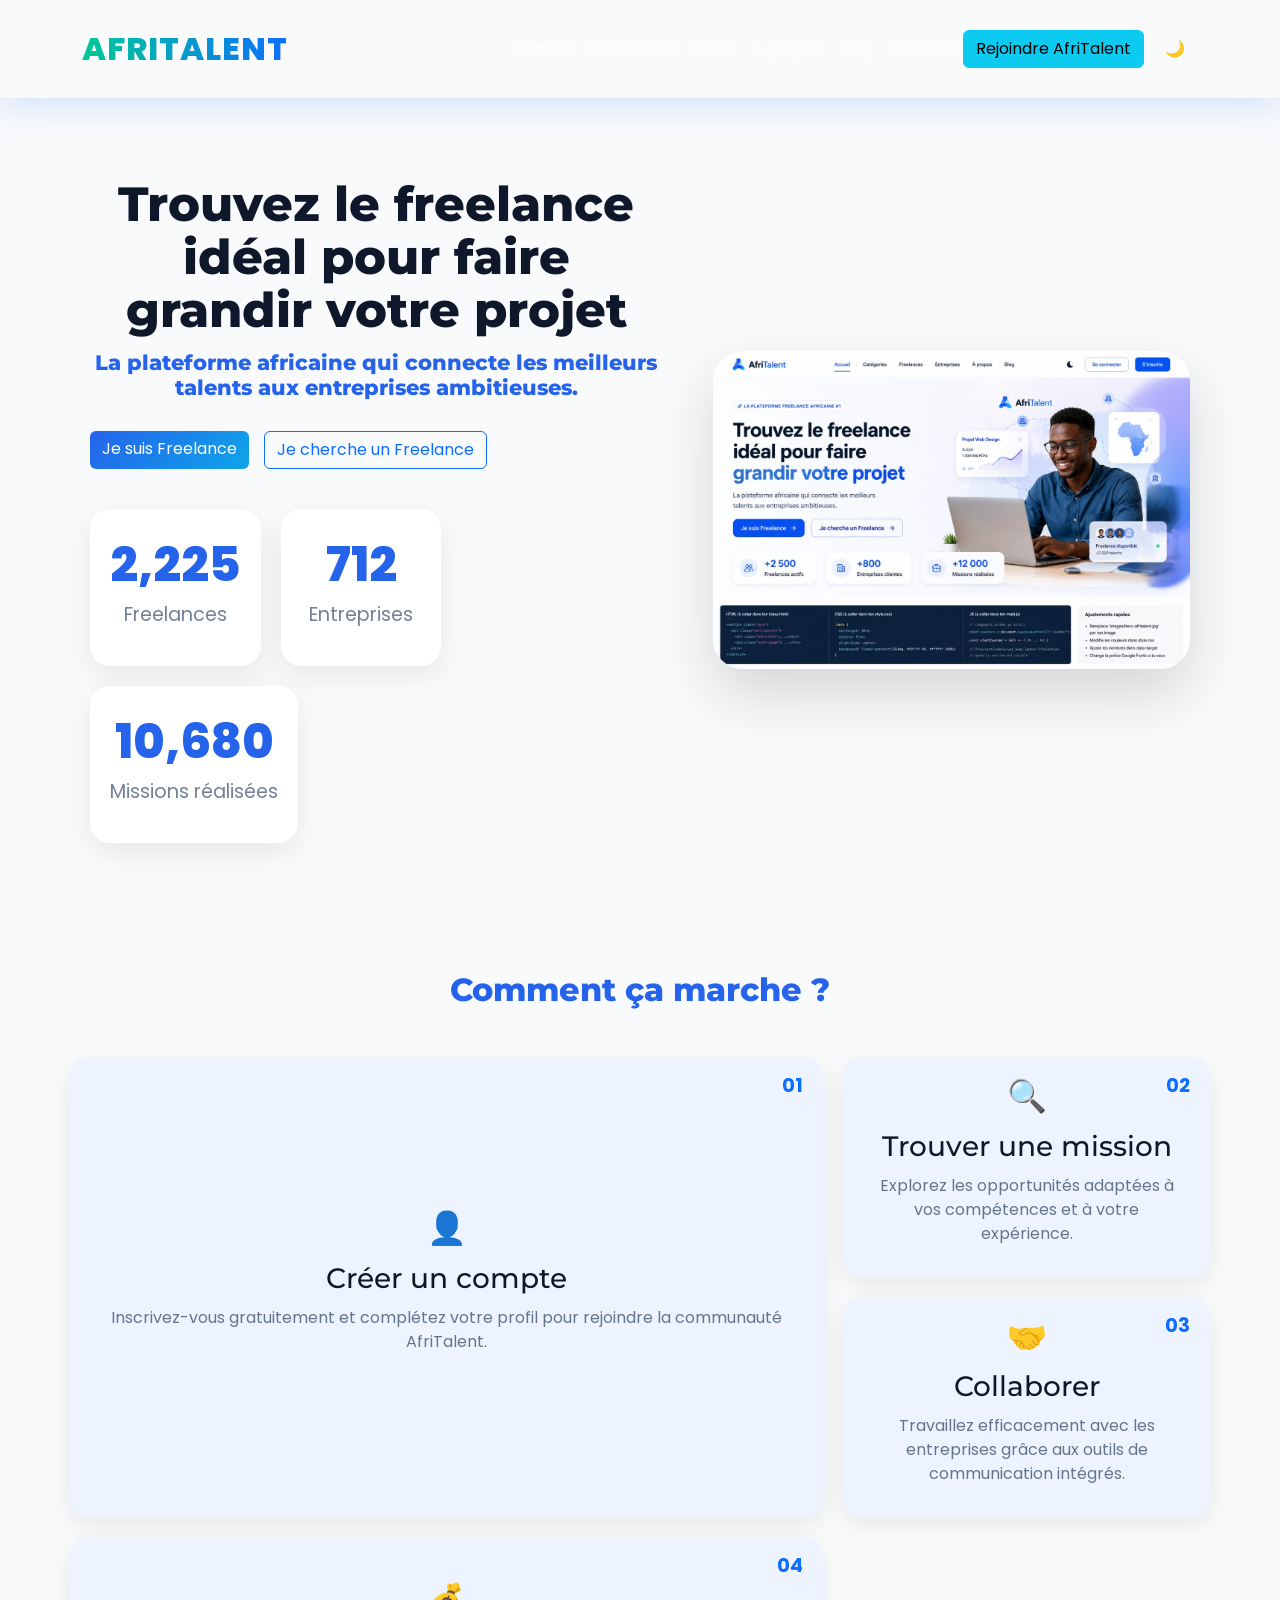
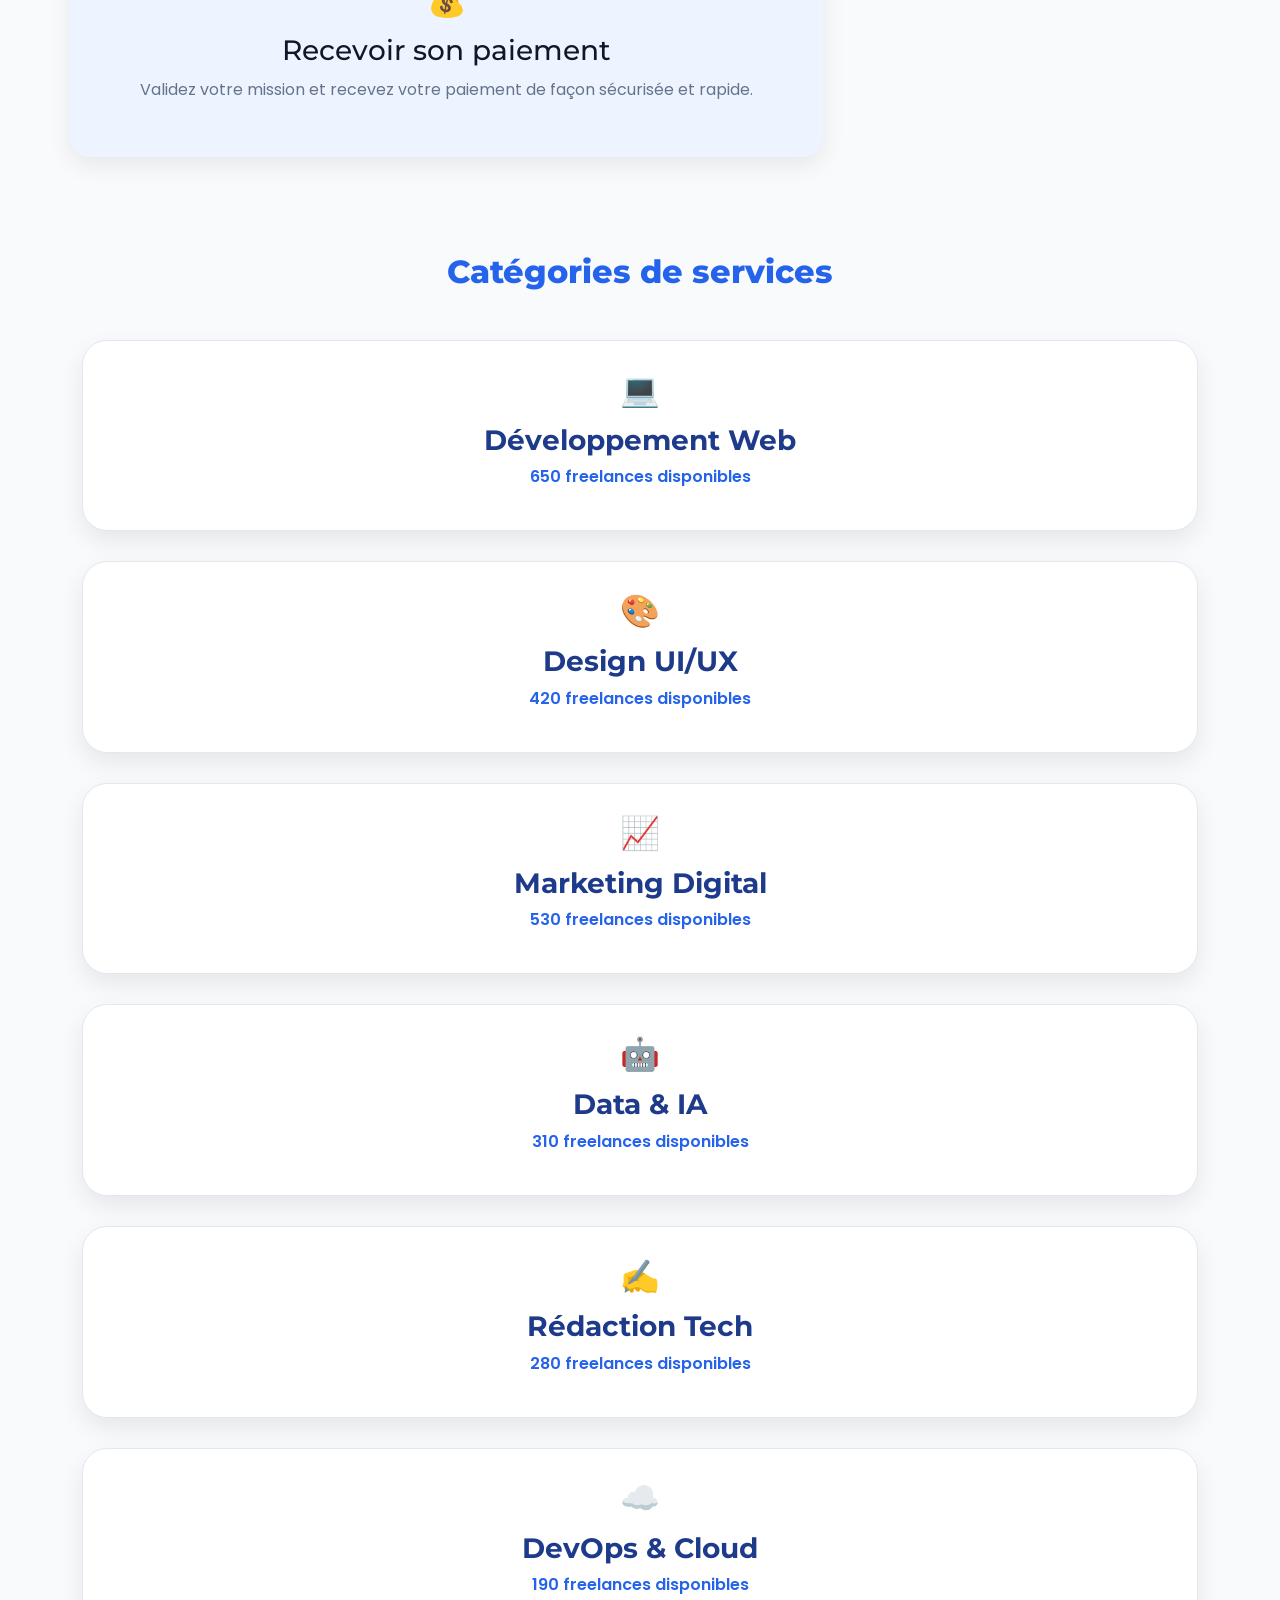
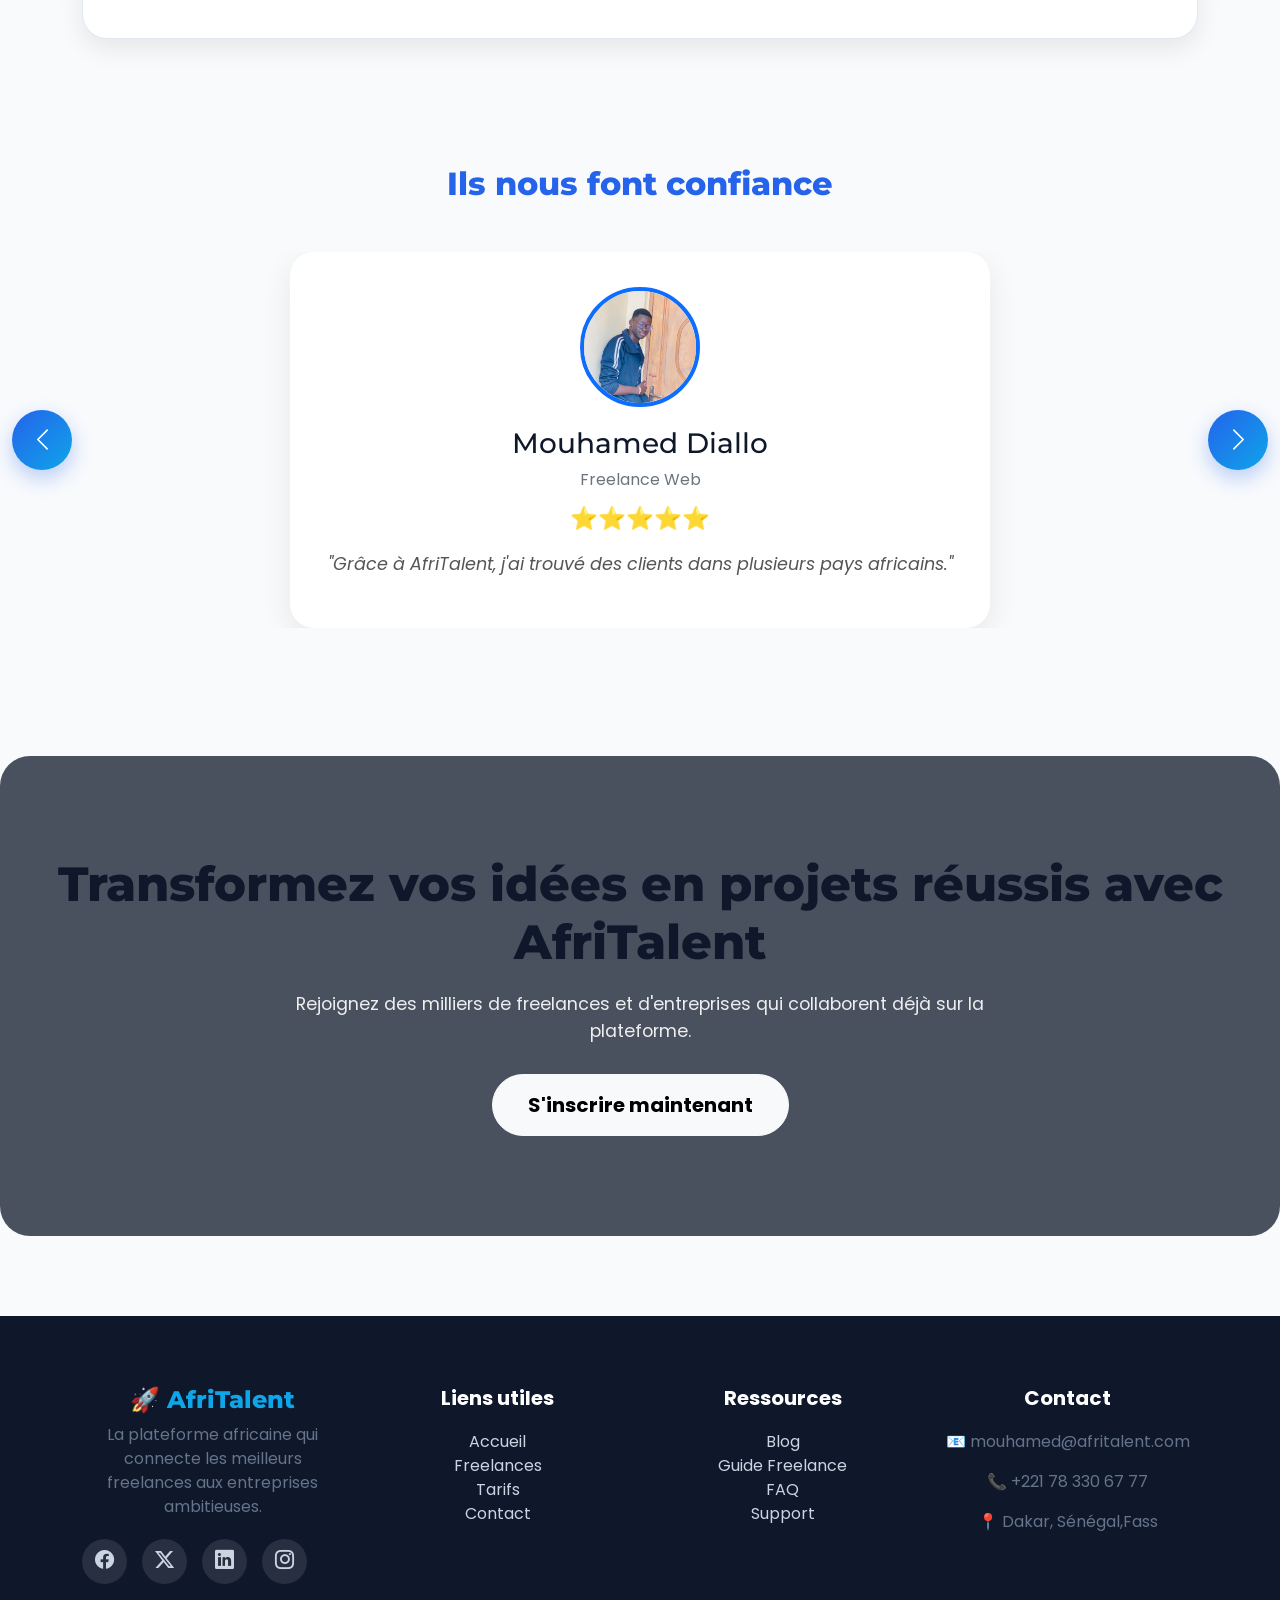
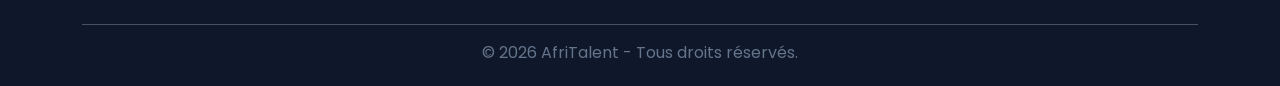
==== commit d88afcf1: "Finalisation : corrections responsive, optimisation du code et commentaires" ====
--- a/Diallo cheikh mouhamadou mourtalla-AfriTalent/index.html
+++ b/Diallo cheikh mouhamadou mourtalla-AfriTalent/index.html
@@ -1,5 +1,6 @@
 <!DOCTYPE html>
 <html lang="fr">
+
 <head>
     <meta charset="UTF-8">
     <meta name="viewport" content="width=device-width, initial-scale=1.0">
@@ -7,465 +8,450 @@
     <link href="https://cdn.jsdelivr.net/npm/bootstrap@5.3.0/dist/css/bootstrap.min.css" rel="stylesheet">
     <link rel="stylesheet" href="css/style.css">
     <link rel="preconnect" href="https://fonts.googleapis.com">
-<link rel="preconnect" href="https://fonts.gstatic.com" crossorigin>
-<link href="https://fonts.googleapis.com/css2?family=Poppins:wght@300;400;600;700;800&display=swap" rel="stylesheet">
-<link rel="stylesheet"
-href="https://cdn.jsdelivr.net/npm/bootstrap-icons@1.11.3/font/bootstrap-icons.min.css">
+    <link rel="preconnect" href="https://fonts.gstatic.com" crossorigin>
+    <link href="https://fonts.googleapis.com/css2?family=Poppins:wght@300;400;600;700;800&display=swap"
+        rel="stylesheet">
+    <link rel="stylesheet" href="https://cdn.jsdelivr.net/npm/bootstrap-icons@1.11.3/font/bootstrap-icons.min.css">
 
 </head>
 
 <body>
     <header>
         <!-- Navigation Bootstrap commune a toutes les pages -->
-<nav class="navbar navbar-expand-lg navbar-dark bg-dark">
-    <div class="container">
-     <a class="navbar-brand logo-afritalent" href="index.html">
-    AfriTalent
-</a>
-
-        <button class="navbar-toggler" type="button"
-            data-bs-toggle="collapse"
-            data-bs-target="#navMenu"
-            aria-controls="navMenu"
-            aria-expanded="false"
-            aria-label="Toggle navigation">
-
-            <span class="navbar-toggler-icon"></span>
-
-        </button>
-
-        <div class="collapse navbar-collapse" id="navMenu">
-
-            <ul class="navbar-nav ms-auto">
-                <li class="nav-item"><a class="nav-link active" href="index.html">Accueil</a></li>
-                <li class="nav-item"><a class="nav-link" href="freelances.html">Freelances</a></li>
-                <li class="nav-item"><a class="nav-link" href="tarifs.html">Tarifs</a></li>
-                <li class="nav-item"><a class="nav-link" href="about.html">A propos</a></li>
-                <li class="nav-item"><a class="nav-link" href="#blog">Blog</a></li>
-                <li class="nav-item"><a class="nav-link" href="contact.html">Contact</a></li>
-            </ul>
-
-            <div class="d-flex gap-2">
-                <button type="button" class="btn btn-info">
-                    Rejoindre AfriTalent
+        <nav class="navbar navbar-expand-lg navbar-dark ">
+            <div class="container">
+                <a class="navbar-brand logo-afritalent" href="index.html">
+                    AfriTalent
+                </a>
+
+                <button class="navbar-toggler" type="button" data-bs-toggle="collapse" data-bs-target="#navMenu"
+                    aria-controls="navMenu" aria-expanded="false" aria-label="Toggle navigation">
+
+                    <span class="navbar-toggler-icon"></span>
+
                 </button>
 
-                <button id="theme-toggle" class="btn btn-outline-light">
-                    🌙
-                </button>
-            </div>
-
-        </div>
-    </div>
-</nav>
+                <div class="collapse navbar-collapse" id="navMenu">
+
+                    <ul class="navbar-nav ms-auto">
+                        <li class="nav-item"><a class="nav-link active" href="index.html">Accueil</a></li>
+                        <li class="nav-item"><a class="nav-link" href="freelances.html">Freelances</a></li>
+                        <li class="nav-item"><a class="nav-link" href="tarifs.html">Tarifs</a></li>
+                        <li class="nav-item"><a class="nav-link" href="about.html">A propos</a></li>
+                        <li class="nav-item"><a class="nav-link" href="#blog">Blog</a></li>
+                        <li class="nav-item"><a class="nav-link" href="contact.html">Contact</a></li>
+                    </ul>
+
+                    <div class="d-flex gap-2">
+                        <button type="button" class="btn btn-info">
+                            Rejoindre AfriTalent
+                        </button>
+
+                        <button id="theme-toggle" class="btn btn-outline-light">
+                            🌙
+                        </button>
+                    </div>
+
+                </div>
+            </div>
+        </nav>
     </header>
     <main>
         <section class="hero container fade-section ">
 
-    <div class="hero-content">
-
-        <div class="hero-text">
-
-            <h1>
-                Trouvez le freelance idéal pour faire grandir votre projet
-            </h1>
-
-            <h2>
-                La plateforme africaine qui connecte les meilleurs talents
-                aux entreprises ambitieuses.
-            </h2>
-
-            <div class="hero-buttons">
-
-                <a href="#" class="btn btn-primary">
-                    Je suis Freelance
+            <div class="hero-content">
+
+                <div class="hero-text">
+
+                    <h1>
+                        Trouvez le freelance idéal pour faire grandir votre projet
+                    </h1>
+
+                    <h2>
+                        La plateforme africaine qui connecte les meilleurs talents
+                        aux entreprises ambitieuses.
+                    </h2>
+
+                    <div class="hero-buttons">
+
+                        <a href="#" class="btn btn-primary">
+                            Je suis Freelance
+                        </a>
+
+                        <a href="#" class="btn btn-outline-primary">
+                            Je cherche un Freelance
+                        </a>
+
+                    </div>
+
+                    <div class="stats">
+
+                        <div class="stat-card">
+                            <span class="counter" data-target="2500">0</span>
+                            <p>Freelances</p>
+                        </div>
+
+                        <div class="stat-card">
+                            <span class="counter" data-target="800">0</span>
+                            <p>Entreprises</p>
+                        </div>
+
+                        <div class="stat-card">
+                            <span class="counter" data-target="12000">0</span>
+                            <p>Missions réalisées</p>
+                        </div>
+
+                    </div>
+
+                </div>
+
+                <div class="hero-image">
+                    <img src="images/hero.jpeg" alt="Freelance Africain">
+                </div>
+
+            </div>
+
+        </section>
+
+        <section class="how-it-works container py-5 fade-section">
+
+            <h2 class="text-center mb-5">Comment ça marche ?</h2>
+
+            <div class="bento-grid">
+
+                <article class="bento-card large">
+                    <span class="step-number">01</span>
+                    <div class="icon">👤</div>
+                    <h3>Créer un compte</h3>
+                    <p>
+                        Inscrivez-vous gratuitement et complétez votre profil
+                        pour rejoindre la communauté AfriTalent.
+                    </p>
+                </article>
+
+                <article class="bento-card">
+                    <span class="step-number">02</span>
+                    <div class="icon">🔍</div>
+                    <h3>Trouver une mission</h3>
+                    <p>
+                        Explorez les opportunités adaptées à vos compétences
+                        et à votre expérience.
+                    </p>
+                </article>
+
+                <article class="bento-card">
+                    <span class="step-number">03</span>
+                    <div class="icon">🤝</div>
+                    <h3>Collaborer</h3>
+                    <p>
+                        Travaillez efficacement avec les entreprises grâce
+                        aux outils de communication intégrés.
+                    </p>
+                </article>
+
+                <article class="bento-card wide">
+                    <span class="step-number">04</span>
+                    <div class="icon">💰</div>
+                    <h3>Recevoir son paiement</h3>
+                    <p>
+                        Validez votre mission et recevez votre paiement
+                        de façon sécurisée et rapide.
+                    </p>
+                </article>
+
+            </div>
+
+        </section>
+
+        <!-- CATÉGORIES -->
+        <section class="categories container py-5 fade-section">
+
+            <h2 class="text-center mb-5">Catégories de services</h2>
+
+            <div class="categories-grid">
+
+                <article class="categorie-card">
+                    <div class="icon">💻</div>
+                    <h3>Développement Web</h3>
+                    <p>650 freelances disponibles</p>
+                </article>
+
+                <article class="categorie-card">
+                    <div class="icon">🎨</div>
+                    <h3>Design UI/UX</h3>
+                    <p>420 freelances disponibles</p>
+                </article>
+
+                <article class="categorie-card">
+                    <div class="icon">📈</div>
+                    <h3>Marketing Digital</h3>
+                    <p>530 freelances disponibles</p>
+                </article>
+
+                <article class="categorie-card">
+                    <div class="icon">🤖</div>
+                    <h3>Data & IA</h3>
+                    <p>310 freelances disponibles</p>
+                </article>
+
+                <article class="categorie-card">
+                    <div class="icon">✍️</div>
+                    <h3>Rédaction Tech</h3>
+                    <p>280 freelances disponibles</p>
+                </article>
+
+                <article class="categorie-card">
+                    <div class="icon">☁️</div>
+                    <h3>DevOps & Cloud</h3>
+                    <p>190 freelances disponibles</p>
+                </article>
+
+            </div>
+
+        </section>
+
+        <!-- TÉMOIGNAGES -->
+        <section class="testimonials container py-5 fade-section">
+
+            <h2 class="text-center mb-5">Ils nous font confiance</h2>
+
+            <div id="temoignagesCarousel" class="carousel slide" data-bs-ride="carousel">
+
+                <div class="carousel-inner">
+
+                    <!-- Témoignage 1 -->
+
+                    <div class="carousel-item active">
+
+                        <div class="testimonial-card text-center">
+
+                            <img src="images/temoin1.jpeg" alt="Mouhamed Diallo" class="testimonial-avatar">
+
+                            <h3>Mouhamed Diallo</h3>
+
+                            <p class="role">
+                                Freelance Web
+                            </p>
+
+                            <div class="stars">
+                                ⭐⭐⭐⭐⭐
+                            </div>
+
+                            <blockquote>
+                                "Grâce à AfriTalent, j'ai trouvé des clients
+                                dans plusieurs pays africains."
+                            </blockquote>
+
+                        </div>
+
+                    </div>
+
+                    <!-- Témoignage 2 -->
+
+                    <div class="carousel-item">
+
+                        <div class="testimonial-card text-center">
+
+                            <img src="images/temoin2.jpeg" alt="Lalya Aidara" class="testimonial-avatar">
+
+                            <h3>Lalya Aidara</h3>
+
+                            <p class="role">
+                                Entreprise
+                            </p>
+
+                            <div class="stars">
+                                ⭐⭐⭐⭐⭐
+                            </div>
+
+                            <blockquote>
+                                "Nous avons recruté un développeur en moins
+                                de 48 heures."
+                            </blockquote>
+
+                        </div>
+
+                    </div>
+
+                    <!-- Témoignage 3 -->
+
+                    <div class="carousel-item">
+
+                        <div class="testimonial-card text-center">
+
+                            <img src="images/temoin3.jpeg" alt="Moussa Ba" class="testimonial-avatar">
+
+                            <h3>Moussa Ba</h3>
+
+                            <p class="role">
+                                Freelance Data
+                            </p>
+
+                            <div class="stars">
+                                ⭐⭐⭐⭐⭐
+                            </div>
+
+                            <blockquote>
+                                "Une plateforme sérieuse qui m'a permis
+                                de développer mon activité."
+                            </blockquote>
+
+                        </div>
+
+                    </div>
+
+                </div>
+
+                <button class="carousel-control-prev" type="button" data-bs-target="#temoignagesCarousel"
+                    data-bs-slide="prev">
+
+                    <span class="carousel-control-prev-icon"></span>
+
+                </button>
+
+                <button class="carousel-control-next" type="button" data-bs-target="#temoignagesCarousel"
+                    data-bs-slide="next">
+
+                    <span class="carousel-control-next-icon"></span>
+
+                </button>
+
+            </div>
+
+        </section>
+        <section class="cta-section fade-section">
+
+            <div class="cta-overlay">
+
+                <h2>
+                    Transformez vos idées en projets réussis avec AfriTalent
+                </h2>
+
+                <p>
+                    Rejoignez des milliers de freelances et d'entreprises qui collaborent déjà sur la plateforme.
+                </p>
+
+                <a href="#" class="btn btn-light btn-lg">
+                    S'inscrire maintenant
                 </a>
 
-                <a href="#" class="btn btn-outline-primary">
-                    Je cherche un Freelance
-                </a>
-
-            </div>
-
-            <div class="stats">
-
-                <div class="stat-card">
-                    <span class="counter" data-target="2500">0</span>
-                    <p>Freelances</p>
-                </div>
-
-                <div class="stat-card">
-                    <span class="counter" data-target="800">0</span>
-                    <p>Entreprises</p>
-                </div>
-
-                <div class="stat-card">
-                    <span class="counter" data-target="12000">0</span>
-                    <p>Missions réalisées</p>
-                </div>
+            </div>
+
+        </section>
+
+    </main>
+
+    <footer class="footer mt-5">
+
+        <div class="container">
+
+            <div class="row">
+
+                <!-- AfriTalent -->
+
+                <div class="col-lg-3 col-md-6 mb-4">
+
+                    <h4 class="footer-logo">
+                        🚀 AfriTalent
+                    </h4>
+
+                    <p>
+                        La plateforme africaine qui connecte les meilleurs
+                        freelances aux entreprises ambitieuses.
+                    </p>
+
+                    <div class="social-icons">
+
+                        <a href="#"><i class="bi bi-facebook"></i></a>
+
+                        <a href="#"><i class="bi bi-twitter-x"></i></a>
+
+                        <a href="#"><i class="bi bi-linkedin"></i></a>
+
+                        <a href="#"><i class="bi bi-instagram"></i></a>
+
+                    </div>
+
+                </div>
+
+                <!-- Liens utiles -->
+
+                <div class="col-lg-3 col-md-6 mb-4">
+
+                    <h5>Liens utiles</h5>
+
+                    <ul class="list-unstyled">
+
+                        <li><a href="index.html">Accueil</a></li>
+
+                        <li><a href="freelances.html">Freelances</a></li>
+
+                        <li><a href="tarifs.html">Tarifs</a></li>
+
+                        <li><a href="contact.html">Contact</a></li>
+
+                    </ul>
+
+                </div>
+
+                <!-- Ressources -->
+
+                <div class="col-lg-3 col-md-6 mb-4">
+
+                    <h5>Ressources</h5>
+
+                    <ul class="list-unstyled">
+
+                        <li><a href="#">Blog</a></li>
+
+                        <li><a href="#">Guide Freelance</a></li>
+
+                        <li><a href="#">FAQ</a></li>
+
+                        <li><a href="#">Support</a></li>
+
+                    </ul>
+
+                </div>
+
+                <!-- Contact -->
+
+                <div class="col-lg-3 col-md-6 mb-4">
+
+                    <h5>Contact</h5>
+
+                    <p>📧 mouhamed@afritalent.com</p>
+
+                    <p>📞 +221 78 330 67 77</p>
+
+                    <p>📍 Dakar, Sénégal,Fass</p>
+
+                </div>
+
+            </div>
+
+            <hr>
+
+            <div class="text-center">
+
+                <p>
+                    © <span id="currentYear"></span>
+                    AfriTalent - Tous droits réservés.
+                </p>
 
             </div>
 
         </div>
 
-        <div class="hero-image">
-            <img src="images/hero.jpeg" alt="Freelance Africain">
-        </div>
-
-    </div>
-
-</section>
-
-<section class="how-it-works container py-5 fade-section">
-
-    <h2 class="text-center mb-5">Comment ça marche ?</h2>
-
-    <div class="bento-grid">
-
-        <article class="bento-card large">
-            <span class="step-number">01</span>
-            <div class="icon">👤</div>
-            <h3>Créer un compte</h3>
-            <p>
-                Inscrivez-vous gratuitement et complétez votre profil
-                pour rejoindre la communauté AfriTalent.
-            </p>
-        </article>
-
-        <article class="bento-card">
-            <span class="step-number">02</span>
-            <div class="icon">🔍</div>
-            <h3>Trouver une mission</h3>
-            <p>
-                Explorez les opportunités adaptées à vos compétences
-                et à votre expérience.
-            </p>
-        </article>
-
-        <article class="bento-card">
-            <span class="step-number">03</span>
-            <div class="icon">🤝</div>
-            <h3>Collaborer</h3>
-            <p>
-                Travaillez efficacement avec les entreprises grâce
-                aux outils de communication intégrés.
-            </p>
-        </article>
-
-        <article class="bento-card wide">
-            <span class="step-number">04</span>
-            <div class="icon">💰</div>
-            <h3>Recevoir son paiement</h3>
-            <p>
-                Validez votre mission et recevez votre paiement
-                de façon sécurisée et rapide.
-            </p>
-        </article>
-
-    </div>
-
-</section>
-
-<!-- CATÉGORIES -->
-    <section class="categories container py-5 fade-section">
-
-    <h2 class="text-center mb-5">Catégories de services</h2>
-
-    <div class="categories-grid">
-
-        <article class="categorie-card">
-            <div class="icon">💻</div>
-            <h3>Développement Web</h3>
-            <p>650 freelances disponibles</p>
-        </article>
-
-        <article class="categorie-card">
-            <div class="icon">🎨</div>
-            <h3>Design UI/UX</h3>
-            <p>420 freelances disponibles</p>
-        </article>
-
-        <article class="categorie-card">
-            <div class="icon">📈</div>
-            <h3>Marketing Digital</h3>
-            <p>530 freelances disponibles</p>
-        </article>
-
-        <article class="categorie-card">
-            <div class="icon">🤖</div>
-            <h3>Data & IA</h3>
-            <p>310 freelances disponibles</p>
-        </article>
-
-        <article class="categorie-card">
-            <div class="icon">✍️</div>
-            <h3>Rédaction Tech</h3>
-            <p>280 freelances disponibles</p>
-        </article>
-
-        <article class="categorie-card">
-            <div class="icon">☁️</div>
-            <h3>DevOps & Cloud</h3>
-            <p>190 freelances disponibles</p>
-        </article>
-
-    </div>
-
-</section>
-
-<!-- TÉMOIGNAGES -->
- <section class="testimonials container py-5 fade-section">
-
-    <h2 class="text-center mb-5">Ils nous font confiance</h2>
-
-    <div id="temoignagesCarousel"
-         class="carousel slide"
-         data-bs-ride="carousel">
-
-        <div class="carousel-inner">
-
-            <!-- Témoignage 1 -->
-
-            <div class="carousel-item active">
-
-                <div class="testimonial-card text-center">
-
-                    <img src="images/temoin1.jpeg"
-                         alt="Mouhamed Diallo"
-                         class="testimonial-avatar">
-
-                    <h3>Mouhamed Diallo</h3>
-
-                    <p class="role">
-                        Freelance Web
-                    </p>
-
-                    <div class="stars">
-                        ⭐⭐⭐⭐⭐
-                    </div>
-
-                    <blockquote>
-                        "Grâce à AfriTalent, j'ai trouvé des clients
-                        dans plusieurs pays africains."
-                    </blockquote>
-
-                </div>
-
-            </div>
-
-            <!-- Témoignage 2 -->
-
-            <div class="carousel-item">
-
-                <div class="testimonial-card text-center">
-
-                    <img src="images/temoin2.jpeg"
-                         alt="Lalya Aidara"
-                         class="testimonial-avatar">
-
-                    <h3>Lalya Aidara</h3>
-
-                    <p class="role">
-                        Entreprise
-                    </p>
-
-                    <div class="stars">
-                        ⭐⭐⭐⭐⭐
-                    </div>
-
-                    <blockquote>
-                        "Nous avons recruté un développeur en moins
-                        de 48 heures."
-                    </blockquote>
-
-                </div>
-
-            </div>
-
-            <!-- Témoignage 3 -->
-
-            <div class="carousel-item">
-
-                <div class="testimonial-card text-center">
-
-                    <img src="images/temoin3.jpeg"
-                         alt="Moussa Ba"
-                         class="testimonial-avatar">
-
-                    <h3>Moussa Ba</h3>
-
-                    <p class="role">
-                        Freelance Data
-                    </p>
-
-                    <div class="stars">
-                        ⭐⭐⭐⭐⭐
-                    </div>
-
-                    <blockquote>
-                        "Une plateforme sérieuse qui m'a permis
-                        de développer mon activité."
-                    </blockquote>
-
-                </div>
-
-            </div>
-
-        </div>
-
-        <button class="carousel-control-prev"
-                type="button"
-                data-bs-target="#temoignagesCarousel"
-                data-bs-slide="prev">
-
-            <span class="carousel-control-prev-icon"></span>
-
-        </button>
-
-        <button class="carousel-control-next"
-                type="button"
-                data-bs-target="#temoignagesCarousel"
-                data-bs-slide="next">
-
-            <span class="carousel-control-next-icon"></span>
-
-        </button>
-
-    </div>
-
-</section>
-<section class="cta-section fade-section">
-
-    <div class="cta-overlay">
-
-        <h2>
-            Transformez vos idées en projets réussis avec AfriTalent
-        </h2>
-
-        <p>
-            Rejoignez des milliers de freelances et d'entreprises qui collaborent déjà sur la plateforme.
-        </p>
-
-        <a href="#" class="btn btn-light btn-lg">
-            S'inscrire maintenant
-        </a>
-
-    </div>
-
-</section>
-
-</main>
-
-<footer class="footer mt-5">
-
-    <div class="container">
-
-        <div class="row">
-
-            <!-- AfriTalent -->
-
-            <div class="col-lg-3 col-md-6 mb-4">
-
-                <h4 class="footer-logo">
-                    🚀 AfriTalent
-                </h4>
-
-                <p>
-                    La plateforme africaine qui connecte les meilleurs
-                    freelances aux entreprises ambitieuses.
-                </p>
-
-                <div class="social-icons">
-
-                    <a href="#"><i class="bi bi-facebook"></i></a>
-
-                    <a href="#"><i class="bi bi-twitter-x"></i></a>
-
-                    <a href="#"><i class="bi bi-linkedin"></i></a>
-
-                    <a href="#"><i class="bi bi-instagram"></i></a>
-
-                </div>
-
-            </div>
-
-            <!-- Liens utiles -->
-
-            <div class="col-lg-3 col-md-6 mb-4">
-
-                <h5>Liens utiles</h5>
-
-                <ul class="list-unstyled">
-
-                    <li><a href="index.html">Accueil</a></li>
-
-                    <li><a href="freelances.html">Freelances</a></li>
-
-                    <li><a href="tarifs.html">Tarifs</a></li>
-
-                    <li><a href="contact.html">Contact</a></li>
-
-                </ul>
-
-            </div>
-
-            <!-- Ressources -->
-
-            <div class="col-lg-3 col-md-6 mb-4">
-
-                <h5>Ressources</h5>
-
-                <ul class="list-unstyled">
-
-                    <li><a href="#">Blog</a></li>
-
-                    <li><a href="#">Guide Freelance</a></li>
-
-                    <li><a href="#">FAQ</a></li>
-
-                    <li><a href="#">Support</a></li>
-
-                </ul>
-
-            </div>
-
-            <!-- Contact -->
-
-            <div class="col-lg-3 col-md-6 mb-4">
-
-                <h5>Contact</h5>
-
-                <p>📧 mouhamed@afritalent.com</p>
-
-                <p>📞 +221 78 330 67 77</p>
-
-                <p>📍 Dakar, Sénégal,Fass</p>
-
-            </div>
-
-        </div>
-
-        <hr>
-
-        <div class="text-center">
-
-            <p>
-                © <span id="currentYear"></span>
-                AfriTalent - Tous droits réservés.
-            </p>
-
-        </div>
-
-    </div>
-
-</footer>
-
-
-<button id="backToTop" class="btn btn-primary">
-    ↑
-</button>
-
-<script src="https://cdn.jsdelivr.net/npm/bootstrap@5.3.0/dist/js/bootstrap.bundle.min.js"></script>
-<script src="js/main.js"></script>
+    </footer>
+
+
+    <button id="backToTop" class="btn btn-primary">
+        ↑
+    </button>
+
+    <script src="https://cdn.jsdelivr.net/npm/bootstrap@5.3.0/dist/js/bootstrap.bundle.min.js"></script>
+    <script src="js/main.js"></script>
 </body>
+
 </html>
--- a/Diallo cheikh mouhamadou mourtalla-AfriTalent/css/style.css
+++ b/Diallo cheikh mouhamadou mourtalla-AfriTalent/css/style.css
@@ -510,19 +510,7 @@
     transform: translateY(-5px);
 }
 
-/* .cta-section{
-
-    background:
-        linear-gradient(
-            135deg,
-            #2563eb,
-            #0ea5e9
-        );
-
-    border-radius: 30px;
-
-    margin: 80px auto;
-} */
+
 
 
 @media (max-width: 500px){
@@ -628,14 +616,38 @@
 
 .navbar{
     transition: all 0.3s ease;
-}
+    background: transparent;
+    padding: 20px 0;
+    transition: all 0.3s ease;
+    display: flex;
+    align-items: center;
+    position: center;
+    
+}
+
+
 
 .navbar.scrolled{
-    background: rgba(0,0,0,0.95) !important;
+    
+    background: rgb(70, 89, 255);
+    box-shadow: 0 5px 20px rgba(0,0,0,0.15);
+}
+
+.navbar.scrolled .nav-link,
+.navbar.scrolled .navbar-brand{
+    color: #0d6efd !important;
+    color:#ecd714fa
+}
+    
+    /* background: white;
+    padding: 10px 0;
+    box-shadow: 0 4px 15px rgba(0,0,0,0.1); */
+
+    /* background: rgba(0,0,0,0.95) !important;
     box-shadow: 0 5px 15px rgba(0,0,0,0.2);
     padding-top: 5px;
-     padding-bottom: 5px;  
-}
+     padding-bottom: 5px;   */
+
  /* DARK MODE */
 
 body.dark-mode{
@@ -658,7 +670,7 @@
     opacity: 1;
     transform: translateY(50px);
     transition: opacity 0.8s ease,
-                transform 0.8s ease;
+     transform 0.8s ease;
 }
 
 .fade-section.show{
@@ -667,7 +679,7 @@
 }
 
 
-/* ===== ABOUT PAGE MODERNE ===== */
+/*  ABOUT PAGE MODERNE  */
 
 .about-history{
     text-align: center;
@@ -786,4 +798,454 @@
 .key-stats article p{
     color: #64748b;
     font-weight: 600;
+}
+
+
+/*PAGE FREELANCES  */
+
+body{
+    background: #f8fafc;
+}
+
+/* HERO */
+
+main section:first-of-type{
+    text-align: center;
+    padding: 80px 20px;
+    /* background: linear-gradient(135deg,#2563eb,#3b82f6); */
+    color: white;
+    border-radius: 0 0 30px 30px;
+}
+
+main section:first-of-type h1{
+    font-size: 3rem;
+    font-weight: 800;
+    margin-bottom: 15px;
+}
+
+main section:first-of-type p{
+    font-size: 1.2rem;
+    opacity: .9;
+}
+
+/* FILTRES */
+
+main section:nth-of-type(2){
+    text-align: center;
+    padding: 40px 0;
+}
+
+main section:nth-of-type(2) button{
+    border: none;
+    background: white;
+    /* color: #2563eb; */
+    padding: 12px 22px;
+    margin: 8px;
+    border-radius: 30px;
+    font-weight: 600;
+    box-shadow: 0 5px 15px rgba(0,0,0,.08);
+    transition: .3s;
+}
+
+main section:nth-of-type(2) button:hover{
+    background: #2563eb;
+    color: white;
+    transform: translateY(-3px);
+}
+
+/* TITRE CATALOGUE */
+
+ .container h2{
+    color: #2563eb;
+    font-weight: 800;
+} 
+
+/* CARTES FREELANCES */
+
+.categorie-card{
+    background: white;
+    border-radius: 25px;
+    padding: 25px;
+    text-align: center;
+    box-shadow: 0 10px 25px rgba(0,0,0,.08);
+    transition: .4s;
+    margin-bottom: 30px;
+    height: 100%;
+    border: 1px solid #e2e8f0;
+}
+
+.categorie-card:hover{
+    transform: translateY(-10px);
+    box-shadow: 0 20px 40px rgba(37,99,235,.18);
+}
+
+/* PHOTOS */
+
+.categorie-card img{
+    width: 120px;
+    height: 120px;
+    object-fit: cover;
+    border-radius: 50%;
+    border: 5px solid #60a5fa;
+    margin-bottom: 15px;
+}
+
+/* NOM */
+
+.categorie-card h3{
+    color: #1e3a8a;
+    font-weight: 700;
+}
+
+/* MÉTIER */
+
+.categorie-card p:nth-of-type(1){
+    color: #2563eb;
+    font-weight: 600;
+}
+
+/* BOUTON */
+
+.categorie-card button{
+    background: linear-gradient(135deg,#2563eb,#3b82f6);
+    color: white;
+    border: none;
+    padding: 12px 22px;
+    border-radius: 30px;
+    font-weight: 600;
+    margin-top: 10px;
+    transition: .3s;
+}
+
+.categorie-card button:hover{
+    transform: scale(1.05);
+}
+
+/* FOOTER */
+
+footer{
+    background: #0f172a;
+    color: white;
+    text-align: center;
+    padding: 25px;
+    margin-top: 50px;
+}
+
+
+/* HERO FREELANCES */
+
+.freelance-hero{
+    text-align: center;
+    padding: 100px 20px;
+    background: linear-gradient(135deg,#2563eb,#60a5fa);
+    color: white;
+    border-radius: 0 0 30px 30px;
+    margin-bottom: 50px;
+}
+
+.freelance-hero h1{
+    font-size: 3rem;
+    font-weight: 800;
+    margin-bottom: 15px;
+}
+
+.freelance-hero p{
+    font-size: 1.2rem;
+    max-width: 700px;
+    margin: auto;
+    opacity: .95;
+}
+
+/* FILTRES */
+
+.freelance-filter{
+    text-align: center;
+    margin-bottom: 60px;
+}
+
+.freelance-filter h2{
+    color: #2563eb;
+    font-weight: 800;
+    margin-bottom: 25px;
+}
+
+.freelance-filter button{
+    background: white;
+    border: 2px solid #2563eb;
+    color: #2563eb;
+    padding: 12px 22px;
+    border-radius: 50px;
+    margin: 8px;
+    font-weight: 600;
+    transition: .3s;
+}
+
+.freelance-filter button:hover{
+    background: #2563eb;
+    color: white;
+    transform: translateY(-3px);
+    box-shadow: 0 10px 20px rgba(37,99,235,.25);
+}
+
+
+   /* PAGE TARIFS */
+
+/* HERO */
+
+.pricing-hero{
+    text-align: center;
+    padding: 90px 20px;
+    background: linear-gradient(135deg,#2563eb,#60a5fa);
+    color: white;
+    border-radius: 0 0 30px 30px;
+    margin-bottom: 60px;
+}
+
+.pricing-hero h1{
+    font-size: 3rem;
+    font-weight: 800;
+    margin-bottom: 15px;
+}
+
+.pricing-hero p{
+    font-size: 1.2rem;
+    max-width: 700px;
+    margin: auto;
+}
+
+/* CARTES TARIFS */
+
+.pricing-card{
+    background: white;
+    border-radius: 25px;
+    padding: 30px;
+    text-align: center;
+    box-shadow: 0 10px 30px rgba(0,0,0,.08);
+    transition: .4s;
+    margin-bottom: 30px;
+    height: 100%;
+    border: 2px solid transparent;
+}
+
+.pricing-card:hover{
+    transform: translateY(-10px);
+    border-color: #2563eb;
+    box-shadow: 0 20px 40px rgba(37,99,235,.18);
+}
+
+.pricing-card img{
+    width: 120px;
+    height: 120px;
+    object-fit: cover;
+    border-radius: 20px;
+    margin-bottom: 20px;
+}
+
+.pricing-card h2{
+    color: #2563eb;
+    font-weight: 800;
+}
+
+.pricing-card p{
+    margin-bottom: 10px;
+}
+
+.pricing-card button{
+    background: linear-gradient(135deg,#2563eb,#3b82f6);
+    color: rgb(84, 81, 240);
+    border: none;
+    padding: 12px 25px;
+    border-radius: 30px;
+    font-weight: 600;
+    margin-top: 15px;
+    transition: .3s;
+}
+
+.pricing-card button:hover{
+    transform: scale(1.05);
+}
+
+/* METTRE EN AVANT LE PLAN PRO */
+
+.pricing-card:nth-child(2){
+    position: relative;
+}
+
+/* FAQ */
+
+.pricing-faq{
+    max-width: 900px;
+    margin: 80px auto;
+    padding: 0 20px;
+}
+
+.pricing-faq h2{
+    text-align: center;
+    color: #2563eb;
+    font-weight: 800;
+    margin-bottom: 40px;
+}
+
+.pricing-faq article{
+    background: white;
+    padding: 25px;
+    border-radius: 20px;
+    margin-bottom: 20px;
+    box-shadow: 0 5px 20px rgba(0,0,0,.08);
+    transition: .3s;
+}
+
+.pricing-faq article:hover{
+    transform: translateX(8px);
+}
+
+.pricing-faq h3{
+    color: #1e3a8a;
+    font-size: 1.1rem;
+    font-weight: 700;
+}
+
+/* RESPONSIVE */
+
+@media(max-width:768px){
+
+    .pricing-hero h1{
+        font-size: 2.2rem;
+    }
+
+}
+
+.popular-plan{
+    border: 3px solid #2563eb;
+    transform: scale(1.05);
+    position: relative;
+}
+
+.popular-badge{
+    position: absolute;
+    top: -15px;
+    right: 20px;
+    background: #2563eb;
+    color: rgb(0, 0, 0);
+    padding: 8px 15px;
+    border-radius: 20px;
+    font-size: 0.9rem;
+    font-weight: 700;
+}
+
+/* suite contact css */
+
+/* Hero contact */
+
+.contact-page main section:first-child {
+    background: linear-gradient(135deg, #0d6efd, #0dcaf0);
+    color: rgb(45, 101, 255);
+    text-align: center;
+    padding: 60px 20px;
+    border-radius: 0 0 20px 20px;
+}
+
+.contact-page main section:first-child h1 {
+    font-size: 3rem;
+    font-weight: bold;
+}
+
+/* Formulaire */
+
+.contact-page form {
+    background: #497aff;
+    padding: 30px;
+    border-radius: 15px;
+    box-shadow: 0 5px 15px rgba(0,0,0,0.1);
+}
+
+.contact-page .form-control,
+.contact-page .form-select {
+    margin-top: 5px;
+}
+
+.contact-page .btn-primary {
+    width: 100%;
+    padding: 12px;
+    font-weight: bold;
+}
+
+/* Coordonnées */
+
+.contact-page .col-lg-4 {
+    background: #f4f5f53d;
+    padding: 25px;
+    border-radius: 15px;
+}
+
+/* Carte Google Maps */
+
+.contact-page iframe {
+    border-radius: 15px;
+    margin-top: 20px;
+    box-shadow: 0 5px 15px rgba(0,0,0,0.1);
+}
+
+.bento-grid {
+    display: grid;
+    grid-template-columns: repeat(3, 1fr);
+    grid-auto-rows: 220px;
+    gap: 20px;
+}
+
+
+/* pour comment ca marche */
+.bento-card {
+    background: #eef4ff;
+    border-radius: 20px;
+    padding: 25px;
+    box-shadow: 0 8px 25px rgba(0,0,0,0.08);
+    position: relative;
+
+    display: flex;
+    flex-direction: column;
+    justify-content: center;
+    text-align: center;
+}
+
+.large {
+    grid-column: span 2;
+    grid-row: span 2;
+}
+
+.wide {
+    grid-column: span 2;
+}
+
+.step-number {
+    position: absolute;
+    top: 15px;
+    right: 20px;
+    font-size: 1.2rem;
+    font-weight: bold;
+    color: #0d6efd;
+}
+
+.icon {
+    font-size: 2rem;
+    margin-bottom: 10px;
+}
+
+.bento-card h3 {
+    margin-bottom: 10px;
+}
+
+
+
+footer p {
+    animation: floatText 3s ease-in-out infinite;
+}
+
+@keyframes floatText {
+    0%,100% {
+        transform: translateY(0);
+    }
+    50% {
+        transform: translateY(-8px);
+    }
 }
